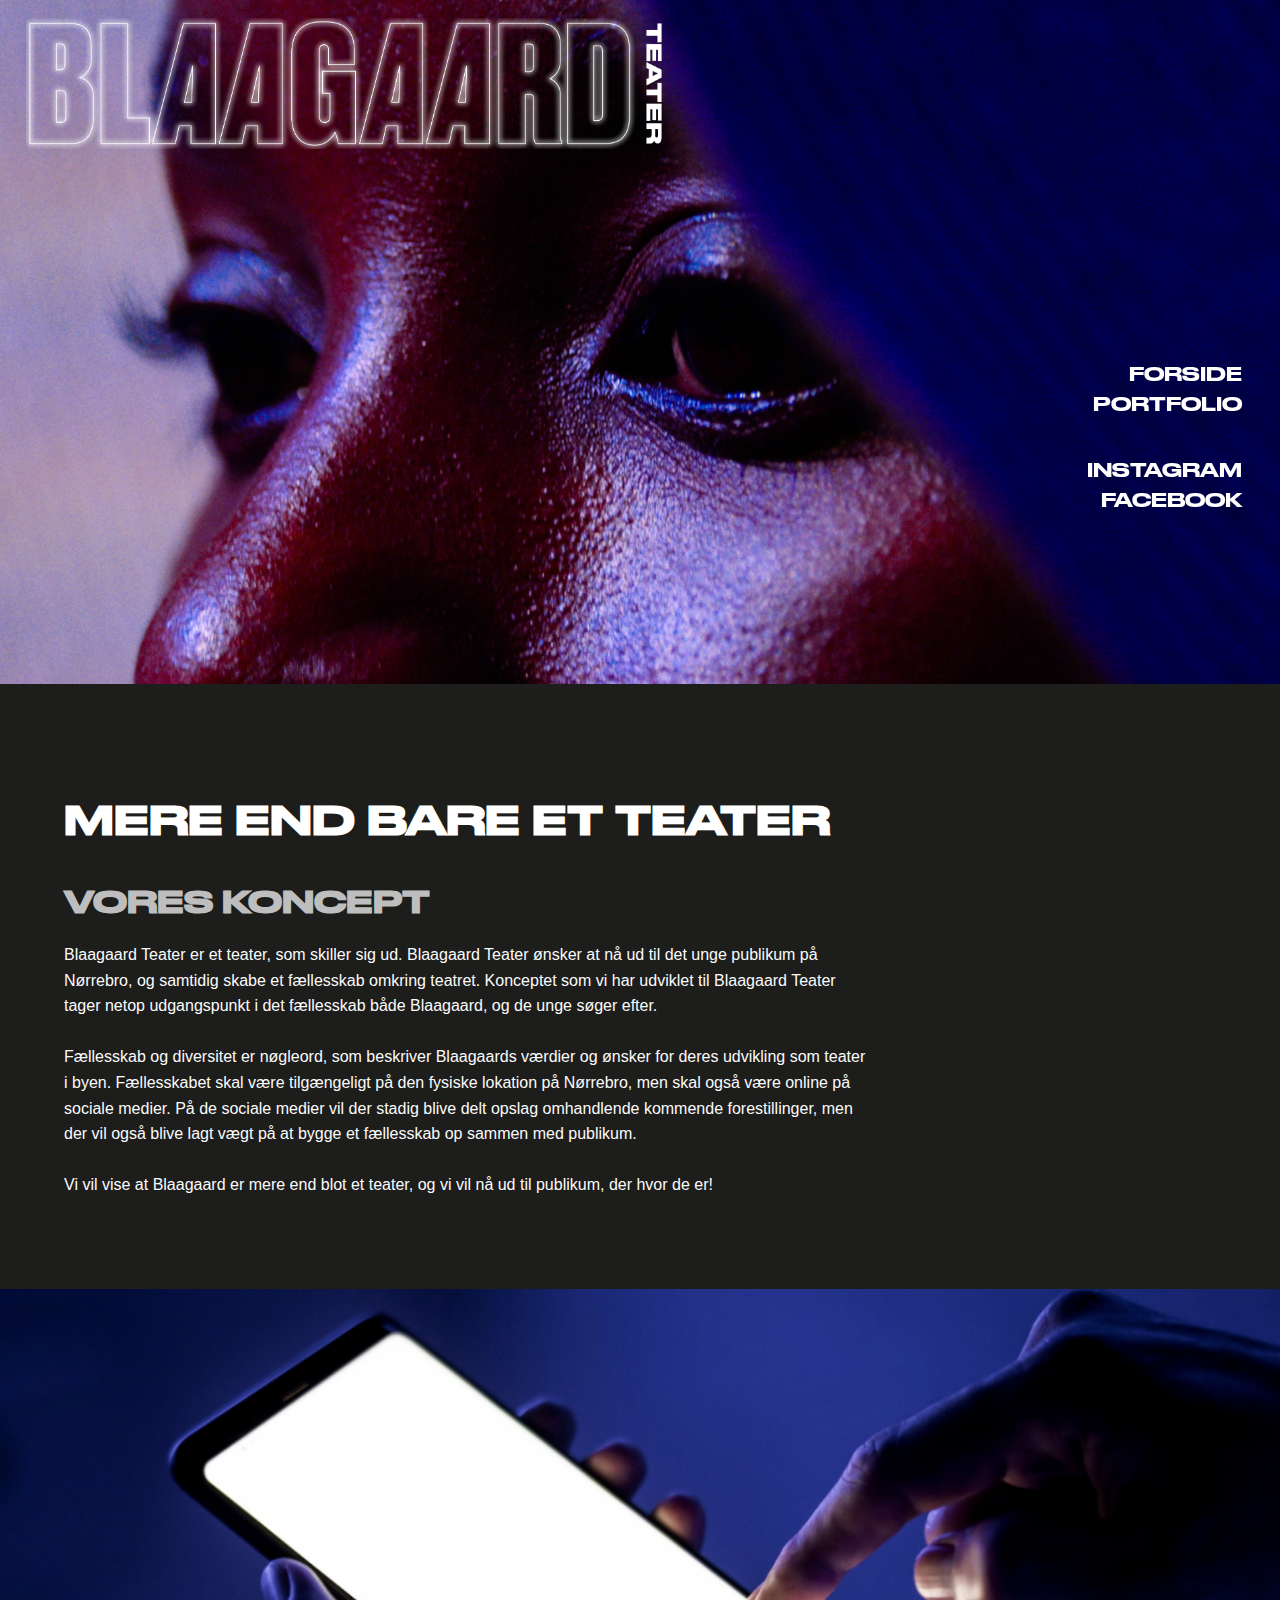
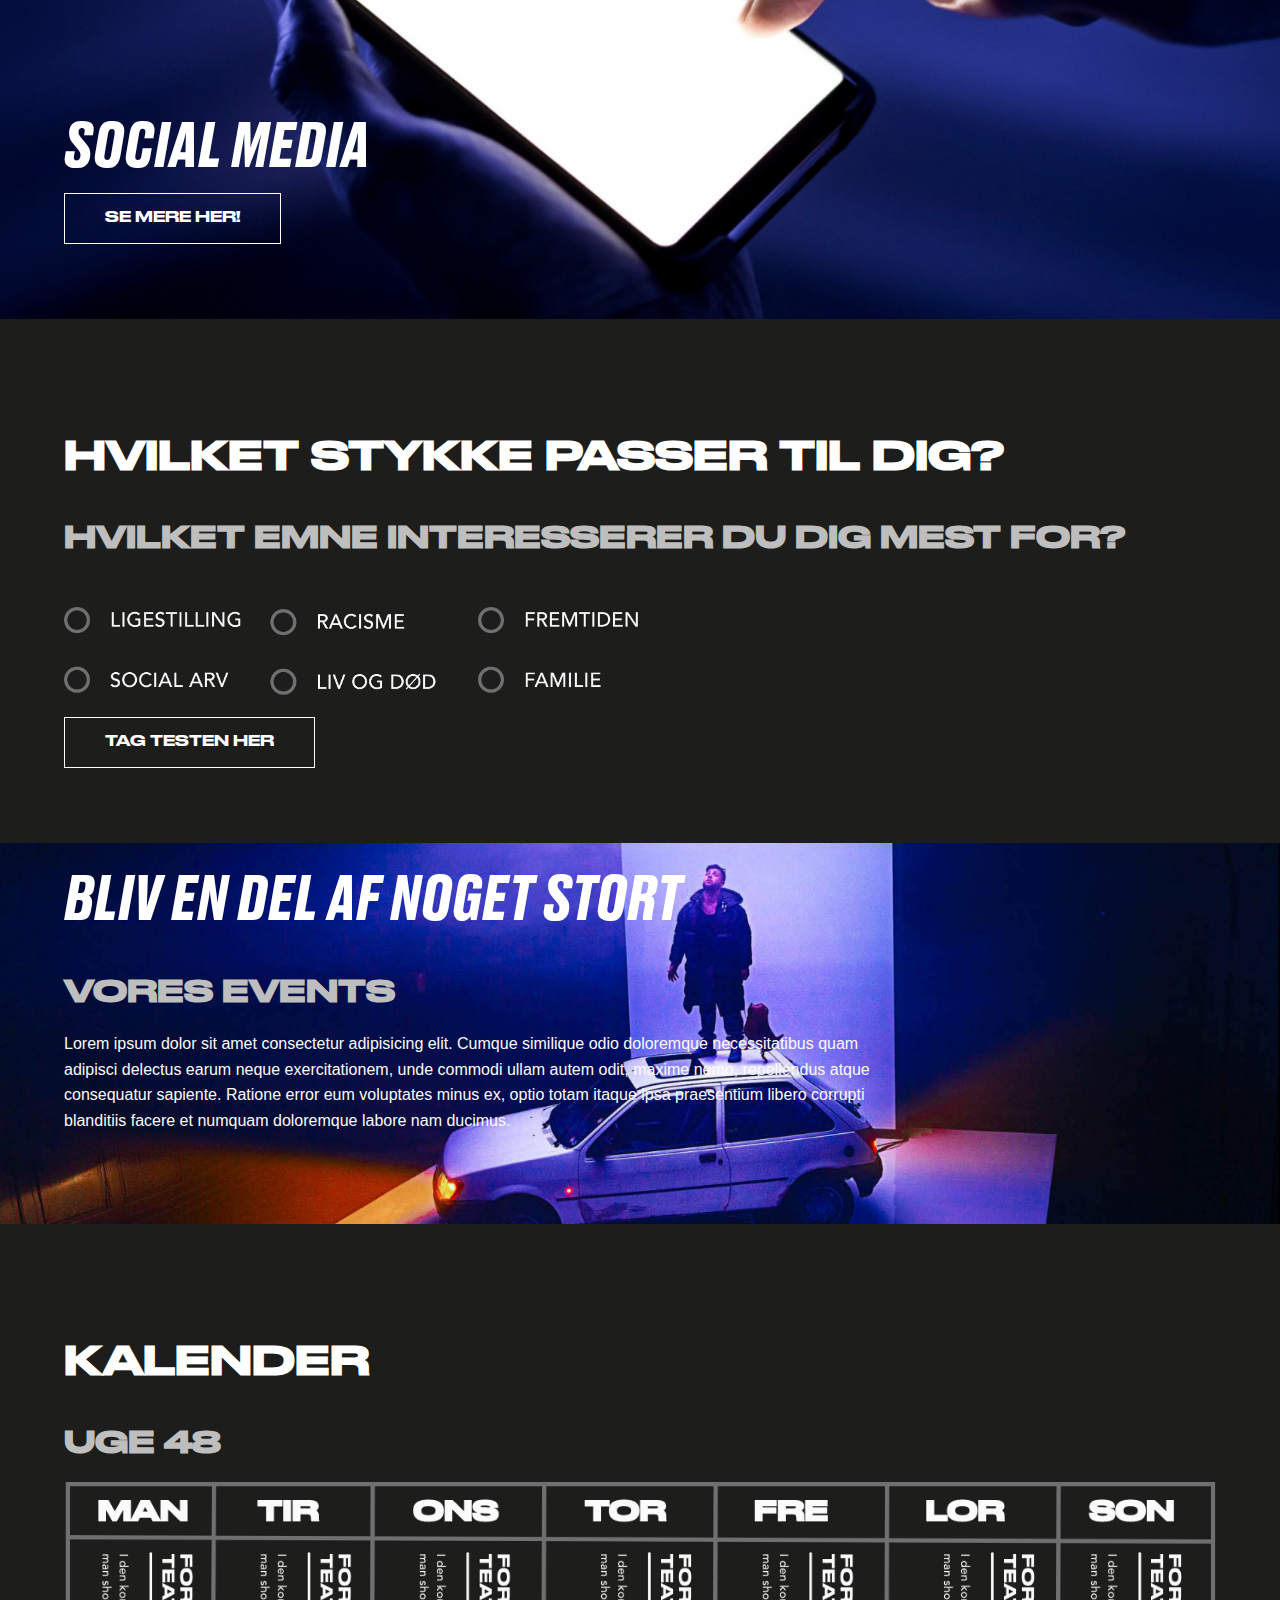
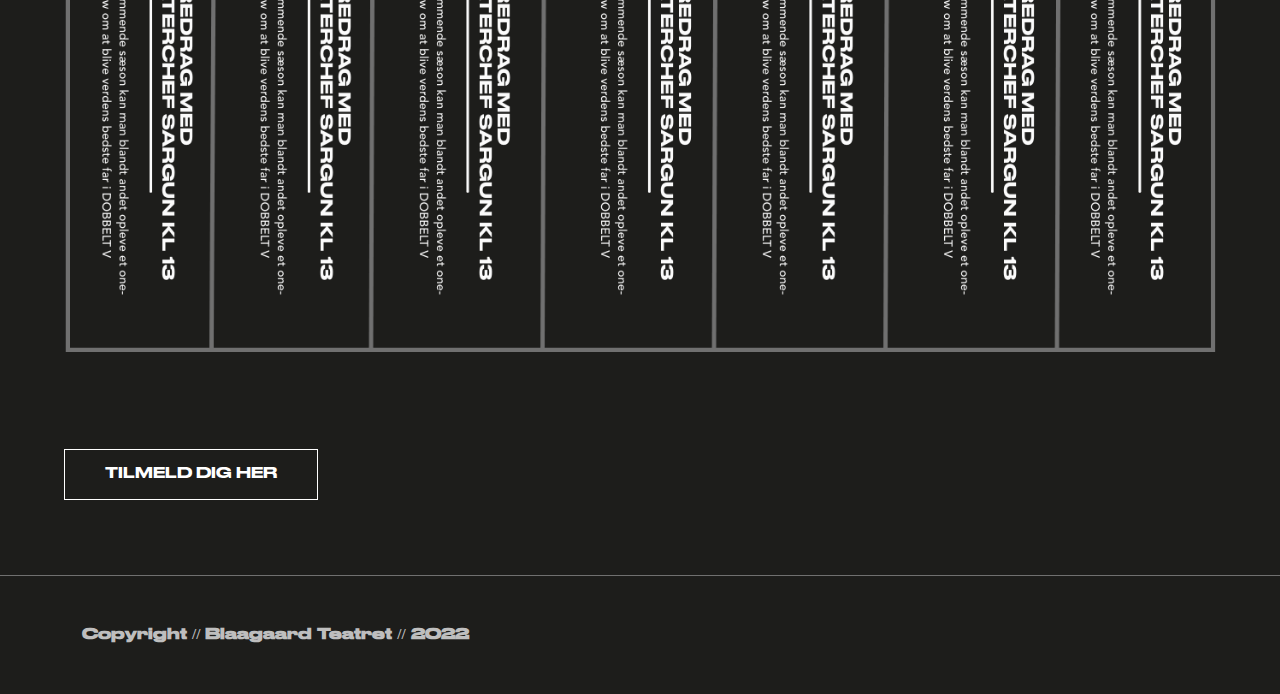
==== index.html @ 4a3f8ce0 "header" ====
<!DOCTYPE html>
<html lang="da">

<head>
    <meta charset="utf-8" />
    <meta name="viewport" content="width=device-width, initial-scale=1.0" />
    <link rel="stylesheet" href="style.css" />
    <meta name="robots" content="noindex" />
    <link rel="stylesheet" href="style_nav.css">
    <!-- Title & description -->
    <title>Blaagaard Teater - Landing Page</title>
    <!-- Title & description end -->
    <!-- Fonts -->

    <!-- Fonts end -->
    <!-- Favicon -->

    <!-- Favicon end -->
</head>

<body>
    <main>
        <section id="first_section">
            <header>
                    <img class="logo" src="images/blaagaard_logo.png" alt="logo" />
                    <nav class="main-menu">
                        <ul class="nav-links">
                            <li><a href="index.html"> FORSIDE</a></li>
                            <li><a href="portfolio.html"> PORTFOLIO</a></li>
                            <br>
                            <br>
                            <li><a href="https://www.instagram.com/blaagaardteater/" target="_blank"> INSTAGRAM</a></li>
                            <li><a href="https://www.facebook.com/blaagaardteater/" target="_blank"> FACEBOOK</a></li>
                        </ul>
                    </nav>
            </header>
            <div class="section_wrapper">
            </div>
        </section>
        <section id="second_section">
            <div class="section_wrapper">
                <h2>Mere end bare et teater</h2>
                <h3>Vores koncept</h3>
                <p>
                    Blaagaard Teater er et teater, som skiller sig ud. Blaagaard Teater ønsker at nå ud til det unge
                    publikum på Nørrebro, og samtidig skabe et fællesskab omkring teatret.
                    Konceptet som vi har udviklet til Blaagaard Teater tager netop udgangspunkt i det fællesskab både
                    Blaagaard, og de unge søger efter. <br><br>Fællesskab og diversitet er nøgleord, som beskriver
                    Blaagaards værdier og ønsker for deres udvikling som teater i byen.
                    Fællesskabet skal være tilgængeligt på den fysiske lokation på Nørrebro, men skal også være online
                    på sociale medier. På de sociale medier vil der stadig blive delt opslag omhandlende kommende
                    forestillinger, men der vil også blive lagt vægt på at bygge et fællesskab op sammen med publikum.
                    <br><br>Vi vil vise at Blaagaard er mere end blot et teater, og vi vil nå ud til publikum, der hvor
                    de er!
                </p>

            </div>
        </section>
        <section id="third_section">
            <div class="section_wrapper">
                <h1>Social Media</h1>
                <button>Se mere her!</button>
            </div>
        </section>
        <section id="fourth_section">
            <div class="section_wrapper">
                <h2>Hvilket stykke passer til dig?</h2>
                <h3>Hvilket emne interesserer du dig mest for?</h3>
                <img id="quiz_img" src="./images/test.png" alt="">
                <button>Tag testen her</button>
            </div>
        </section>
        <section id="fifth_section">
            <div class="section_wrapper">
                <h1>Bliv en del af noget stort</h1>
                <h3>Vores events</h3>
                <p>Lorem ipsum dolor sit amet consectetur adipisicing elit. Cumque
                    similique odio doloremque necessitatibus quam adipisci delectus
                    earum neque exercitationem, unde commodi ullam autem odit,
                    maxime nemo, repellendus atque consequatur sapiente. Ratione
                    error eum voluptates minus ex, optio totam itaque ipsa
                    praesentium libero corrupti blanditiis facere et numquam
                    doloremque labore nam ducimus.</p>
            </div>
        </section>
        <section id="sixth_section">
            <div class="section_wrapper">
                <h2>Kalender</h2>
                <h3>Uge 48</h3>
                <picture>
                    <source media="(min-width: 899px)" srcset="./images/kalender_desktop.png">
                    <img src="./images/kalender_mobile.png" alt="kalender_mobile">
                </picture>

                <button>Tilmeld dig her</button>
            </div>
        </section>
    </main>
    <footer>
        <div class="section_wrapper">
            <h4>Copyright // Blaagaard Teatret // 2022</h4>
        </div>
    </footer>
</body>

</html>
---- style.css ----
html {
  font-size: 62.5%;
  /* Sets default font-size to 10px */
  scroll-behavior: smooth;
  scroll-padding-top: 90px;
}

*,
*:before,
*:after {
  box-sizing: border-box;
}

body {
  font-family: "Roboto", sans-serif;
  font-size: 1.6rem;
  color: #868686;
  margin: 0;
  padding: 0;
}

ul {
  padding: 0;
}

img {
  width: 100%;
  height: auto;
  object-fit: cover;
  display: block;
  margin-bottom: 2rem;
}

.section_wrapper {
  max-width: 1920px;
  width: 90%;
  margin: 0 auto;
}

/* COLORS & FONTS */

@font-face {
  font-family: druk_wide_medium;
  src: url(fonts/DrukWide-Medium-Trial.otf);
}

@font-face {
  font-family: druk_wide_bold;
  src: url(fonts/DrukWide-Bold-Trial.otf);
}

@font-face {
  font-family: druk_bold;
  src: url(/fonts/DrukText-Bold-Trial.otf);
}

@font-face {
  font-family: druk_bold_italic;
  src: url(/fonts/DrukText-BoldItalic-Trial.otf);
}

@font-face {
  font-family: druk_heavy;
  src: url(/fonts/Druk-Heavy-Trial.otf);
}

@font-face {
  font-family: druk_heavy_italic;
  src: url(/fonts/Druk-HeavyItalic-Trial.otf);
}

section {
  background-color: #1d1d1b;
}

button {
  background-color: transparent;
  border: 1px solid white;
  color: white;
  padding: 1.6rem 4rem;
  text-transform: uppercase;
  cursor: pointer;
  font-family: druk_wide_medium;
  font-size: 1.4rem;
}

button:hover {
  box-shadow: inset 0px 0px 1.3rem 0px #ffffff;
  transition: 0.3s;
}

h1 {
  font-family: druk_bold_italic;
  font-size: 6rem;
  color: #fff;
  line-height: 1.125;
  margin-bottom: 1rem;
  font-weight: 700;
  text-transform: uppercase;
}

h2 {
  font-family: druk_wide_medium;
  font-size: 3.9rem;
  color: #fff;
  margin-bottom: 4rem;
  text-transform: uppercase;
}

h3 {
  font-family: druk_wide_medium;
  font-size: 3rem;
  color: #bebebe;
  margin: 3rem 0;
  text-transform: uppercase;
}

h4 {
  font-family: druk_wide_medium;
  font-size: 1.5rem;
  color: #bebebe;
  margin: 3rem 0;
}

p {
  font-family: "Roboto", sans-serif;
  line-height: 1.6;
  color: #fbfbfb;
  margin-bottom: 1.6rem;
}

a {
  font-family: "Roboto", sans-serif;
  text-decoration: none;
  color: #0c99ed;
}

a:hover {
}

/* HEADER/NAV STYLES */

header {
}

header .logo {
}

header nav ul {
}

nav ul li a {
}

nav ul li a:hover {
}

/* HOMEPAGE STYLES - MOBILE - SMALLER THAN 599 PX */
main > section {
  padding: 75px 0 75px 0;
}

#first_section {
  display: grid;
  width: 100%;
  height: 76vh;
  background-image: url(./images/image1.png);
  background-size: cover;
  background-position: 25%;
  align-items: center;
}

#third_section {
  display: grid;
  width: 100%;
  height: 70vh;
  background-image: url(./images/Image2.png);
  background-size: cover;
  background-position: 25%;
  align-items: end;
}

#quiz_img {
  max-width: 75%;
}

#fifth_section {
  display: grid;
  width: 100%;
  background-image: url(./images/image3.png);
  background-size: cover;
  background-position: 25%;
  align-items: start;
}

footer {
  padding: 2rem;
  background-color: #1d1d1b;
  border-top: #707070 solid 0.5px;
}

/* TABLET LAYOUT - LARGER THAN 599 PX */

@media (min-width: 599px) {
  main > section {
    padding: 50px 0 75px 0;
  }

  #first_section {
    height: 76vh;
  }

  h2 {
    margin: 4rem 0;
  }

  h3 {
    margin: 4rem 0 2rem 0;
  }

  #quiz_img {
    max-width: 50%;
    margin-top: 5rem;
  }
}

/* DESKTOP LAYOUT - LARGER THAN 1199 PX */

@media (min-width: 1199px) {
  main > section {
    padding: 75px 0 75px 0;
  }

  #second_section .section_wrapper p,
  #fourth_section .section_wrapper p,
  #fifth_section .section_wrapper p {
    max-width: 70%;
  }

  #fifth_section {
    padding: 25px 0 75px 0;
  }
}
---- style_nav.css ----
* {
  box-sizing: border-box;
  margin: 0;
  padding: 0;
}



header {}


.logo {
  width: 50%;
  position: absolute;
  top: 2%;
  left: 2%;
}


.main-menu {
  position: fixed;
  top: 40%;
  right: 3%;
}


.nav-links {
  display: block;
  list-style: none;
  text-align: right;
}

.nav-links li a:hover {
  right: 7%;
  transition: ease-in;
}

li,
a {
  font-size: 18px;
  font-weight: 500;
  text-decoration: none;
  color: white;
  font-family: druk_wide_medium;
  text-transform: uppercase;
  line-height: 3rem;
  position: relative;
}
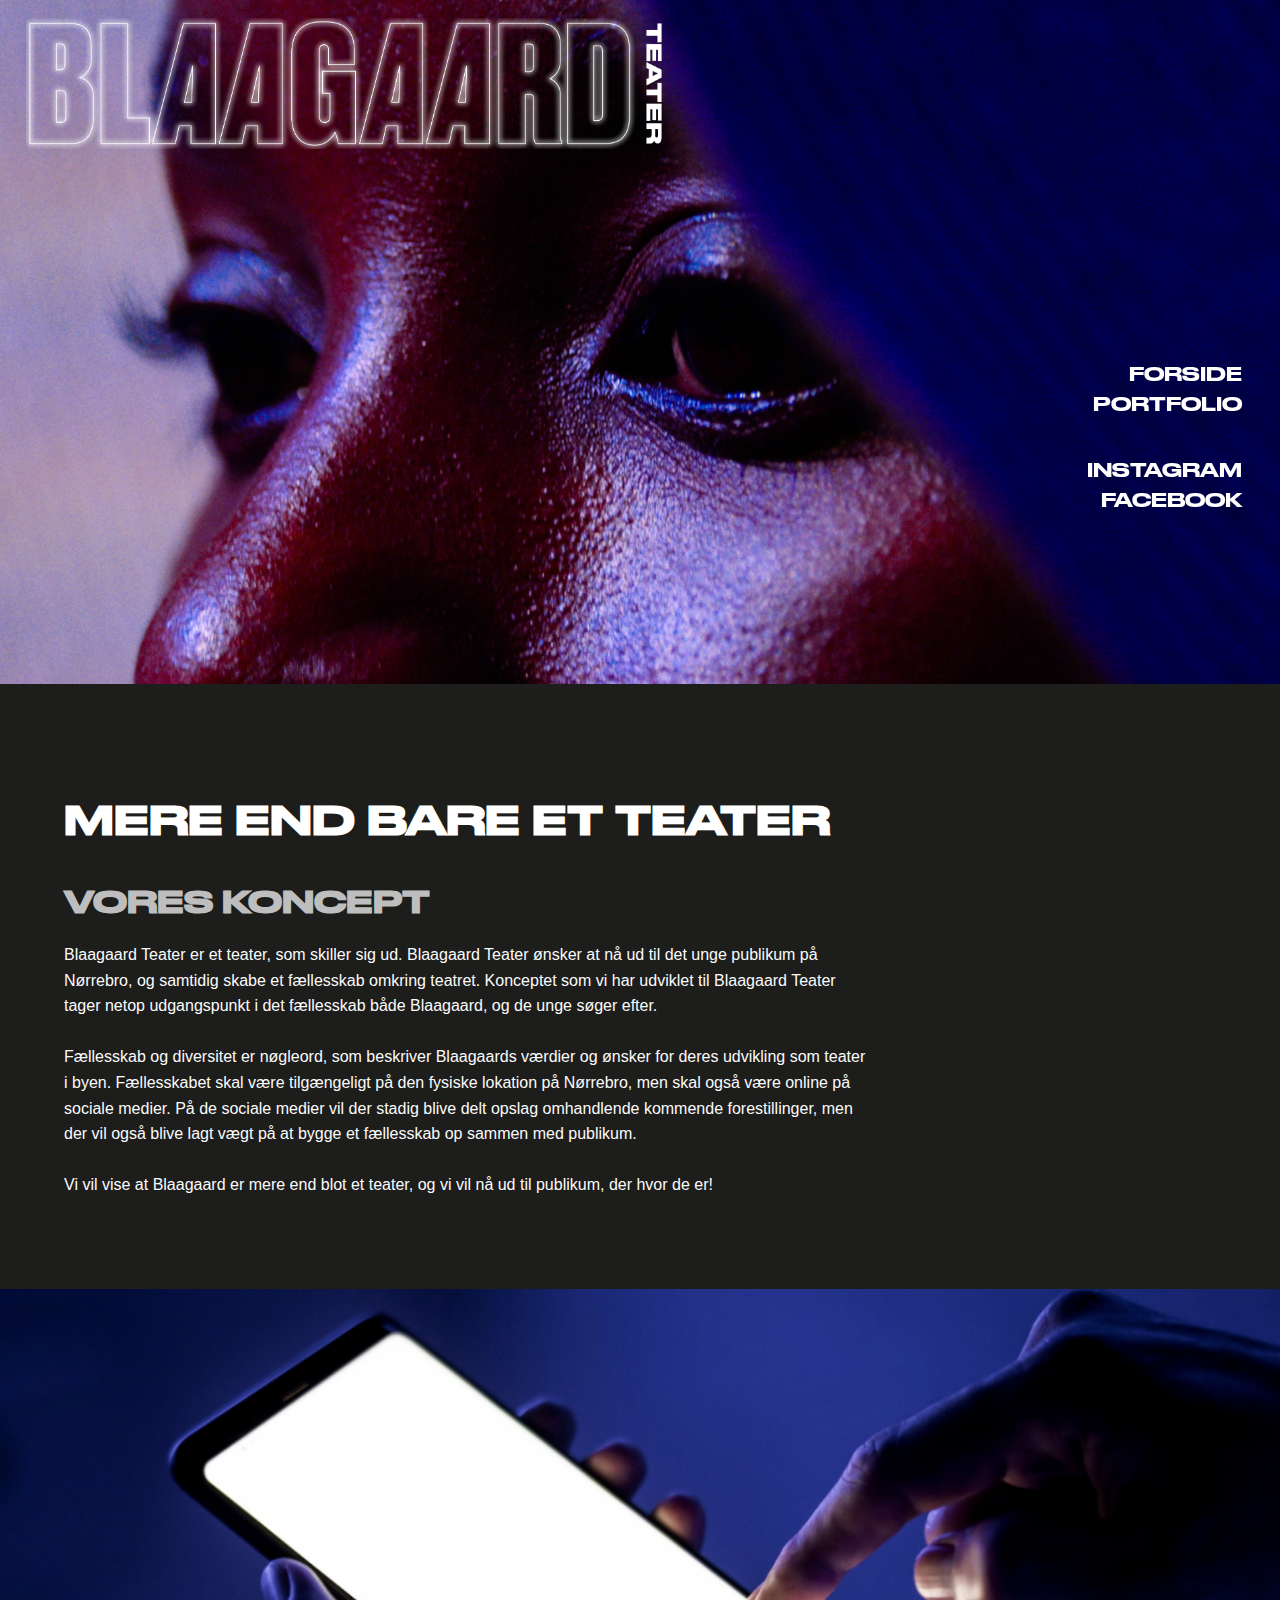
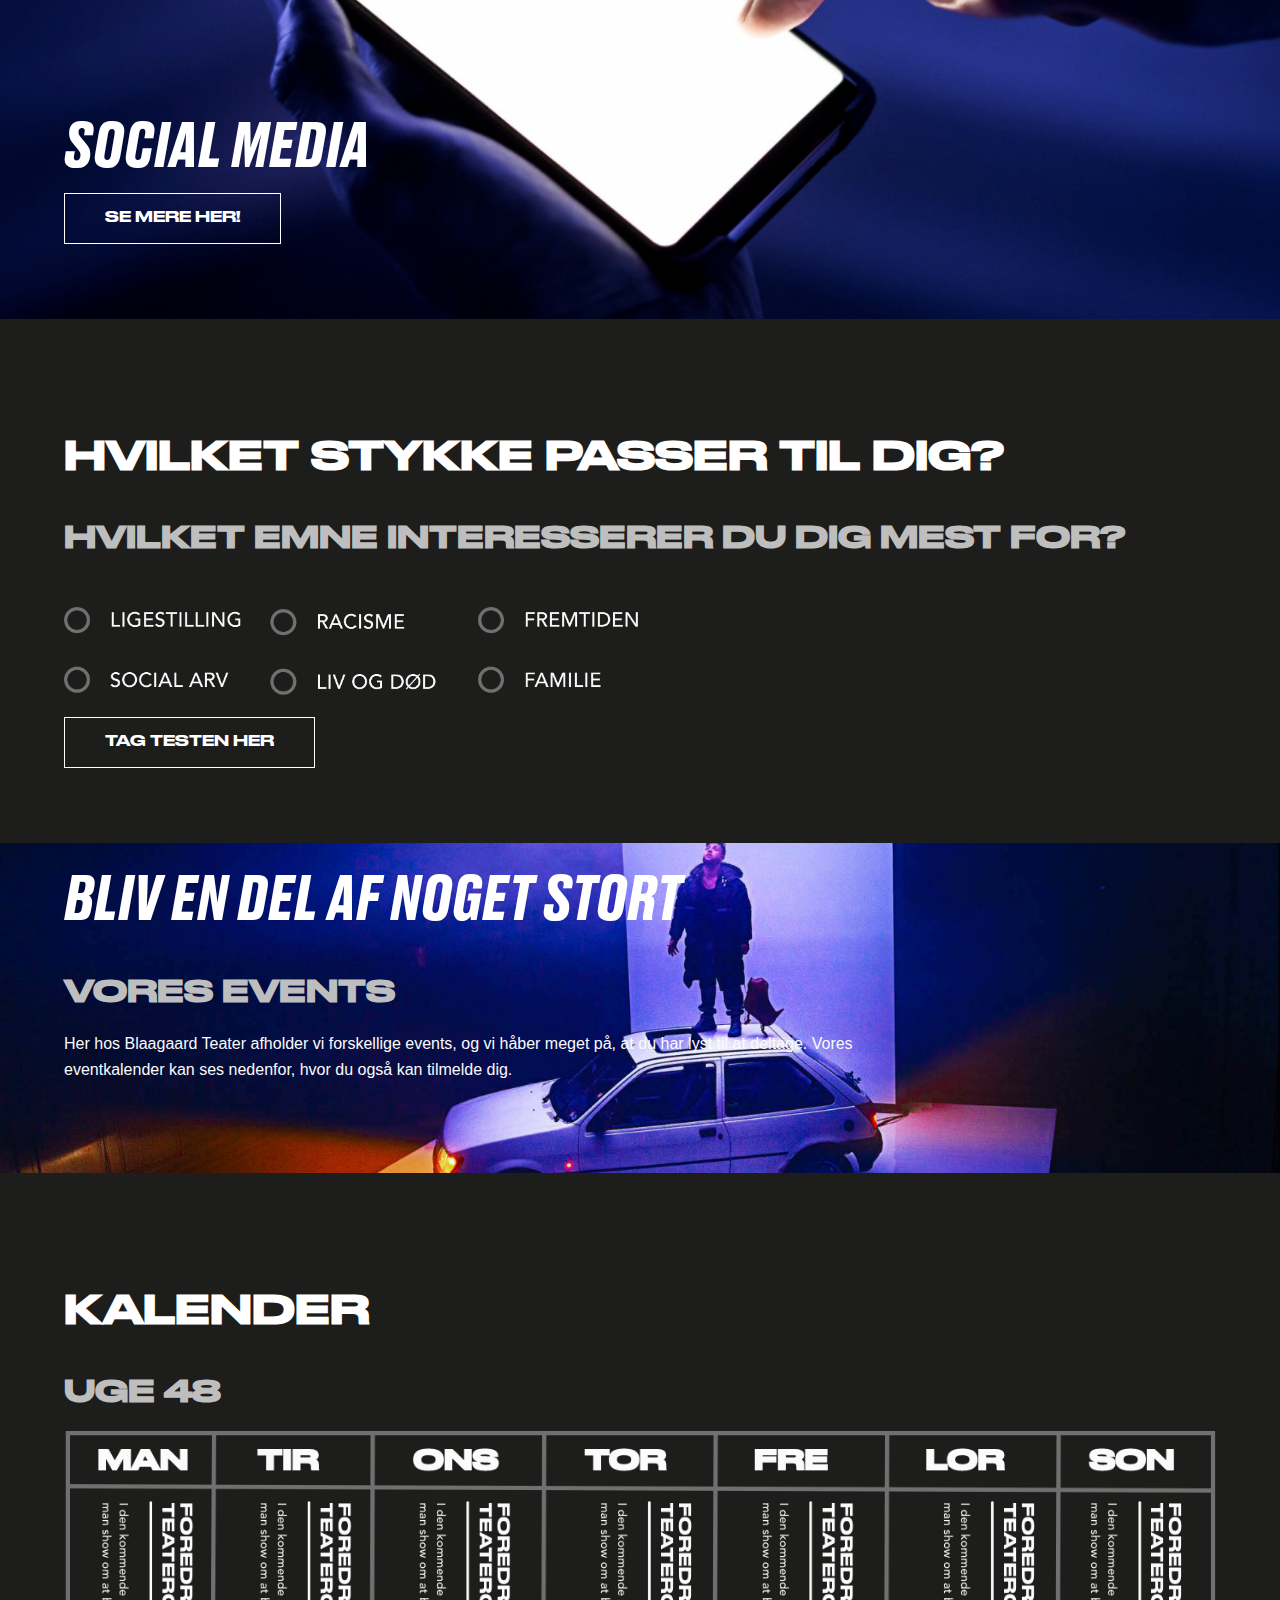
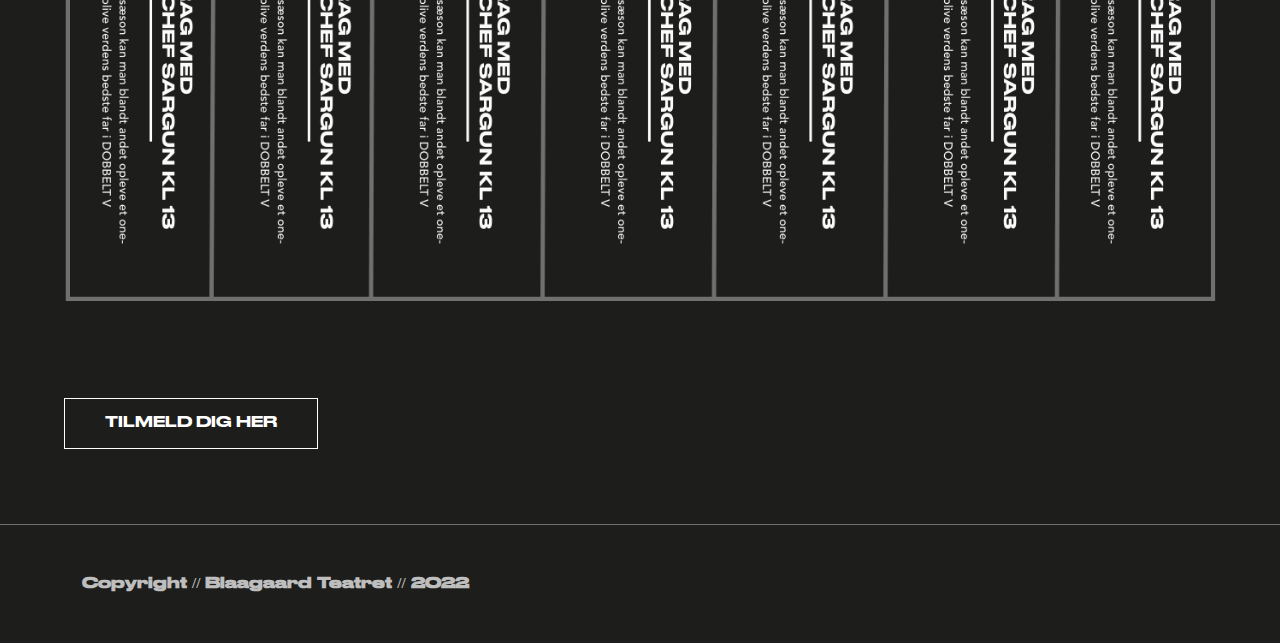
==== commit c858bcd7: "diverse" ====
--- a/index.html
+++ b/index.html
@@ -74,13 +74,8 @@
             <div class="section_wrapper">
                 <h1>Bliv en del af noget stort</h1>
                 <h3>Vores events</h3>
-                <p>Lorem ipsum dolor sit amet consectetur adipisicing elit. Cumque
-                    similique odio doloremque necessitatibus quam adipisci delectus
-                    earum neque exercitationem, unde commodi ullam autem odit,
-                    maxime nemo, repellendus atque consequatur sapiente. Ratione
-                    error eum voluptates minus ex, optio totam itaque ipsa
-                    praesentium libero corrupti blanditiis facere et numquam
-                    doloremque labore nam ducimus.</p>
+                <p>Her hos Blaagaard Teater afholder vi forskellige events, og vi håber meget på, at du har lyst til at deltage.  Vores eventkalender kan ses nedenfor, hvor du også kan tilmelde dig.
+                </p>
             </div>
         </section>
         <section id="sixth_section">
--- a/style.css
+++ b/style.css
@@ -224,6 +224,14 @@
   }
 }
 
+@media (min-width: 1050px) {
+  #second_section .section_wrapper p,
+  #fourth_section .section_wrapper p,
+  #fifth_section .section_wrapper p {
+    max-width: 75%;
+  }
+}
+
 /* DESKTOP LAYOUT - LARGER THAN 1199 PX */
 
 @media (min-width: 1199px) {
--- a/style_nav.css
+++ b/style_nav.css
@@ -30,9 +30,12 @@
   text-align: right;
 }
 
-.nav-links li a:hover {
-  right: 7%;
-  transition: ease-in;
+.nav-links li {
+  transition: transform 250ms;
+}
+
+.nav-links li:hover {
+  transform: translateX(-2rem);
 }
 
 li,
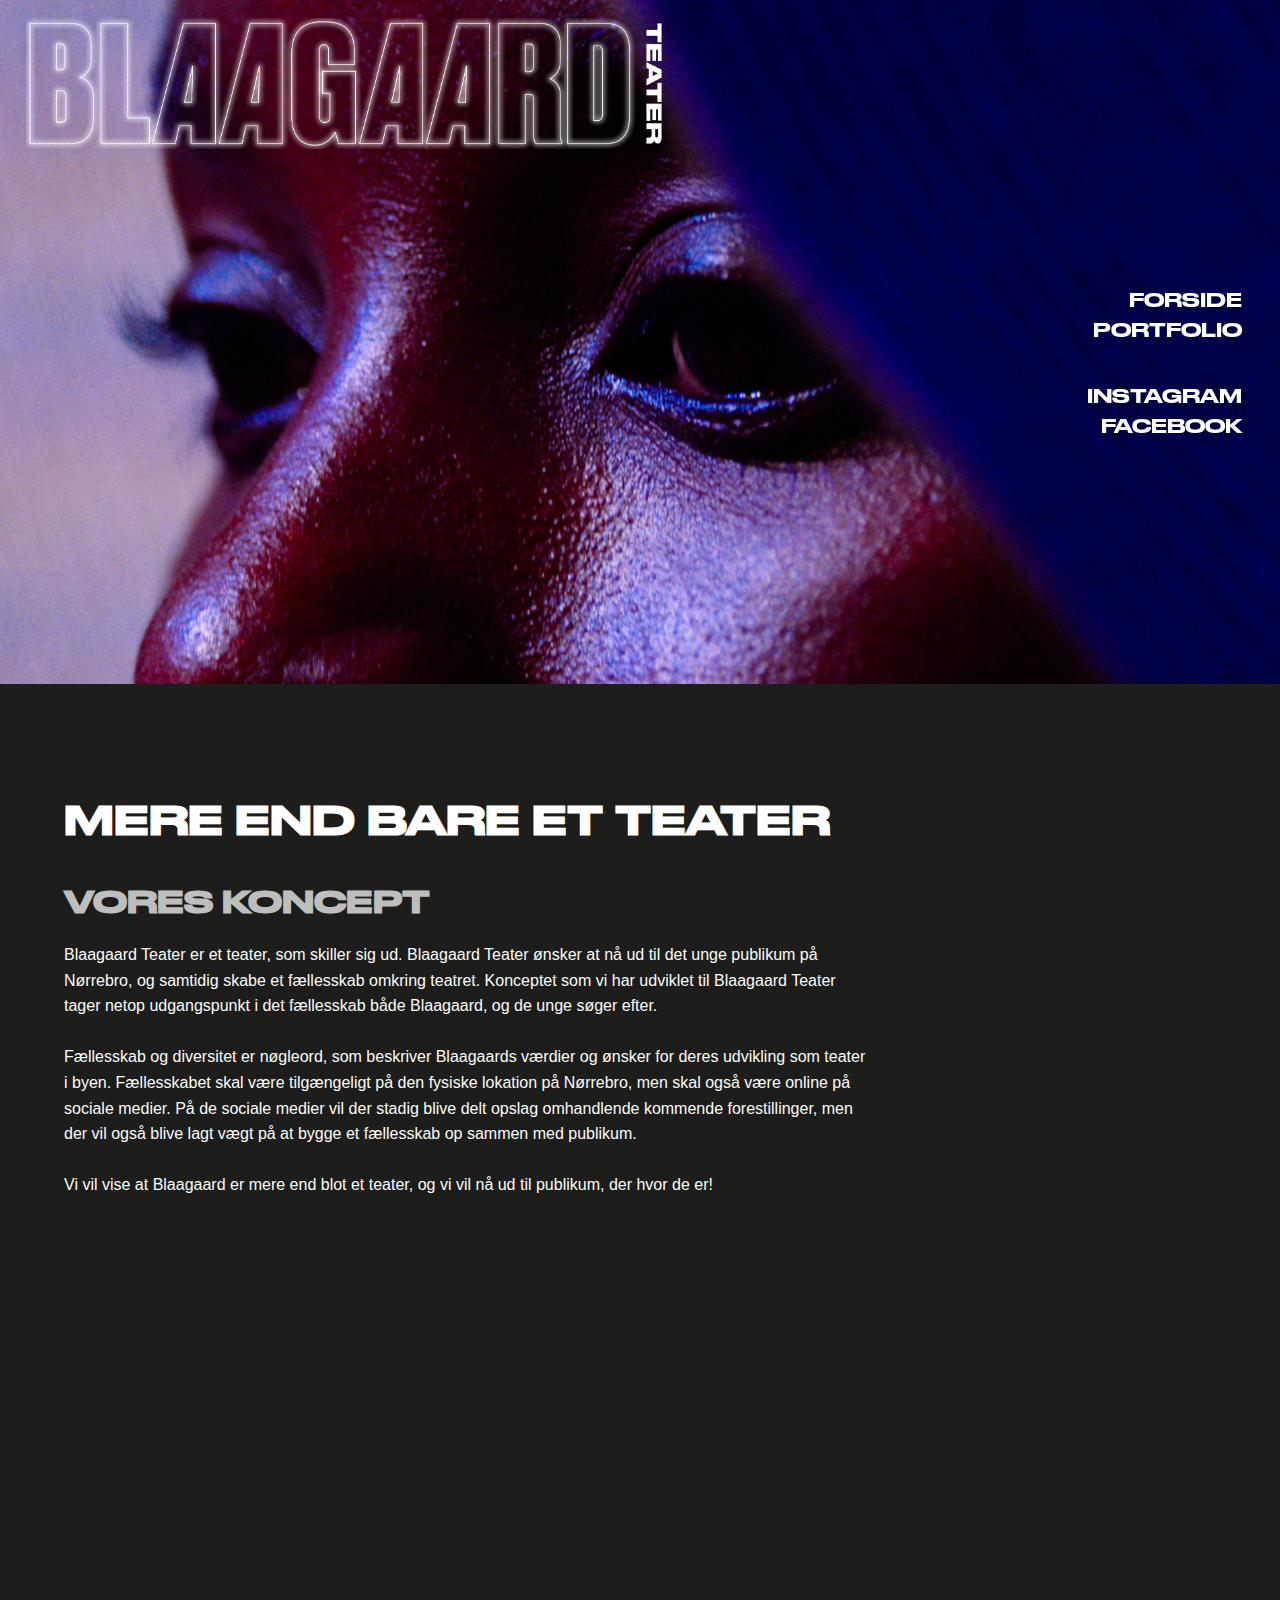
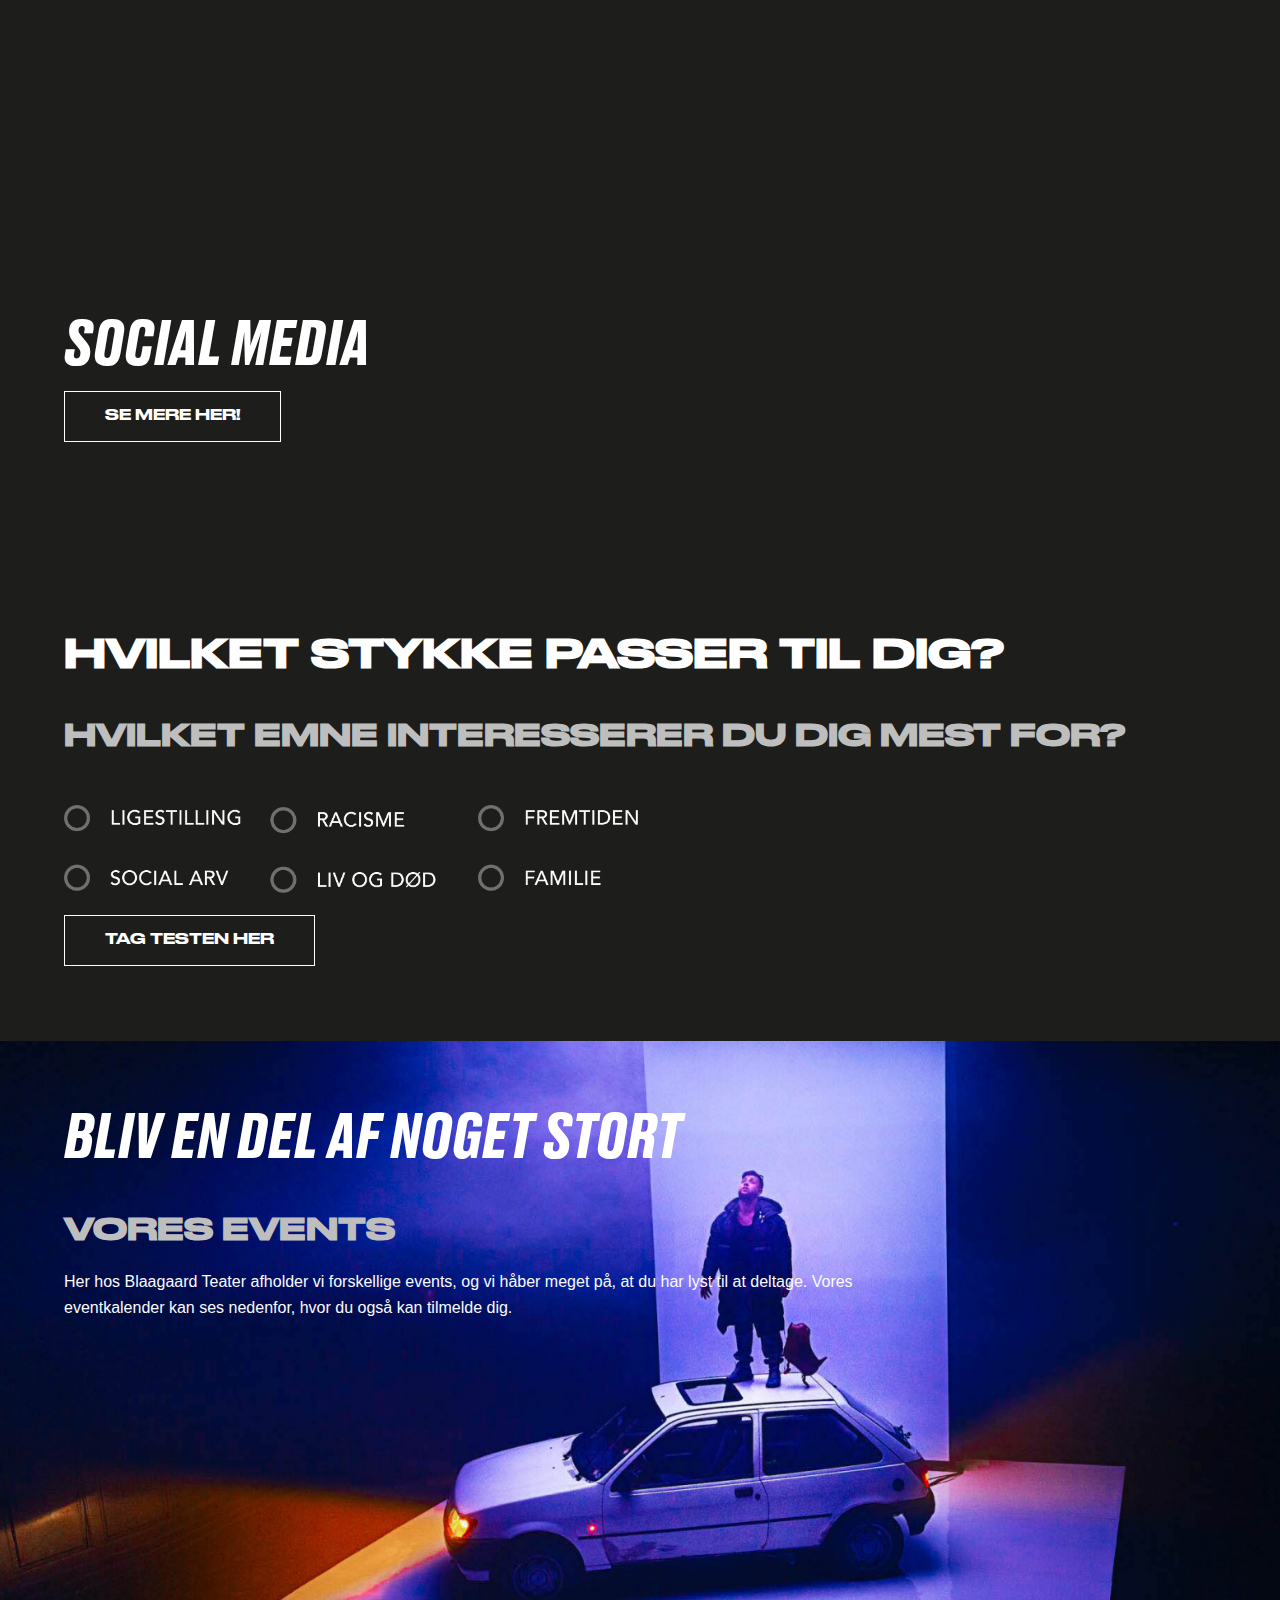
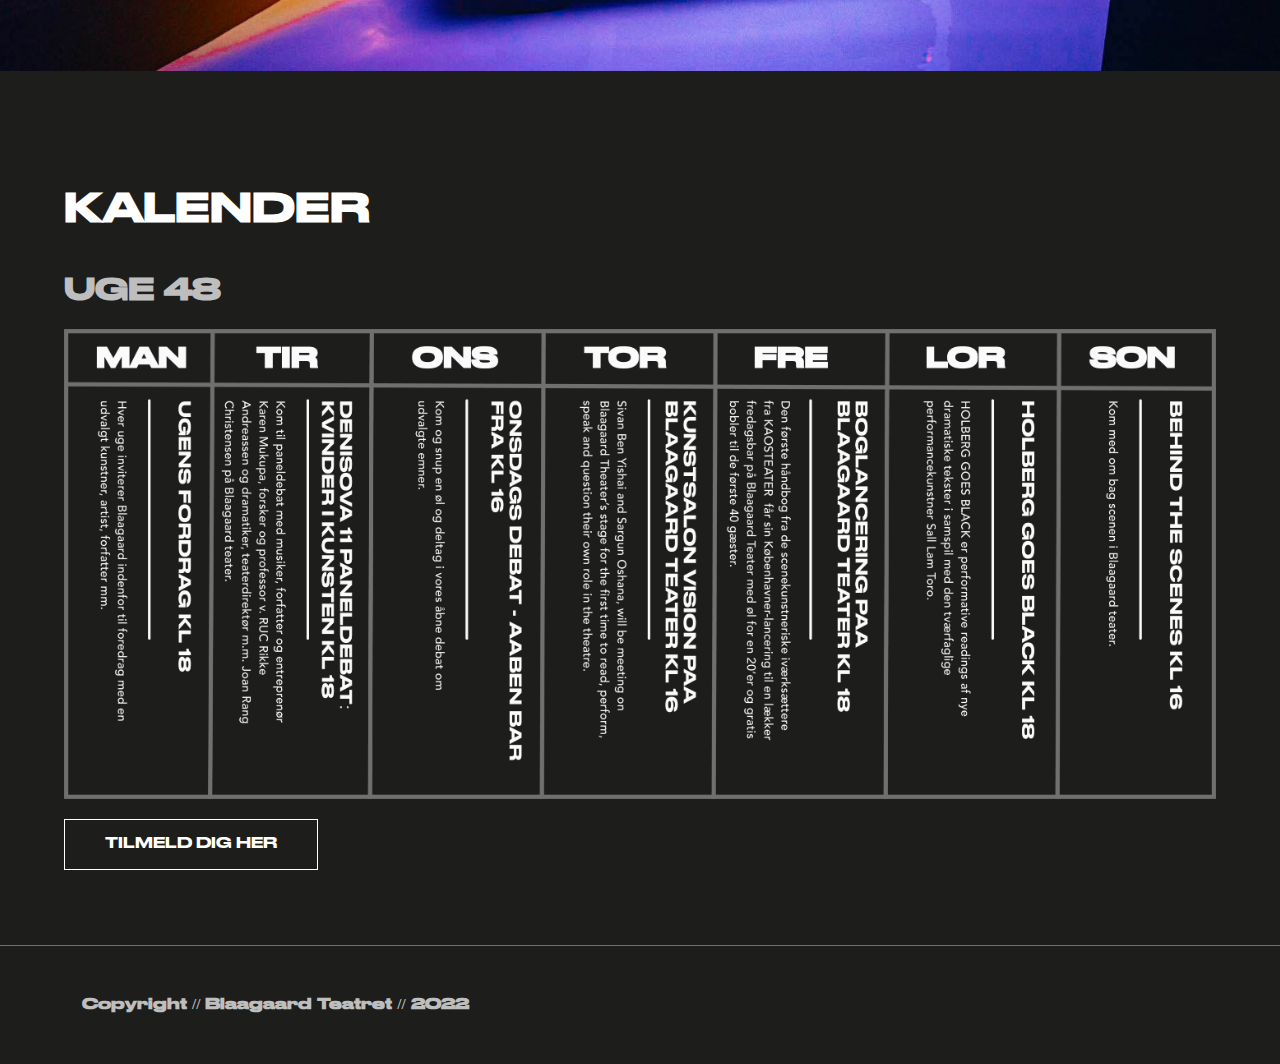
==== commit 79483cc5: "nav done" ====
--- a/index.html
+++ b/index.html
@@ -4,8 +4,8 @@
 <head>
     <meta charset="utf-8" />
     <meta name="viewport" content="width=device-width, initial-scale=1.0" />
+    <meta name="robots" content="noindex" />
     <link rel="stylesheet" href="style.css" />
-    <meta name="robots" content="noindex" />
     <link rel="stylesheet" href="style_nav.css">
     <!-- Title & description -->
     <title>Blaagaard Teater - Landing Page</title>
@@ -21,9 +21,10 @@
 <body>
     <main>
         <section id="first_section">
-            <header>
+            <div class="section_wrapper">
+                <header>
                     <img class="logo" src="images/blaagaard_logo.png" alt="logo" />
-                    <nav class="main-menu">
+                    <nav class="main-nav main-menu">
                         <ul class="nav-links">
                             <li><a href="index.html"> FORSIDE</a></li>
                             <li><a href="portfolio.html"> PORTFOLIO</a></li>
@@ -32,9 +33,13 @@
                             <li><a href="https://www.instagram.com/blaagaardteater/" target="_blank"> INSTAGRAM</a></li>
                             <li><a href="https://www.facebook.com/blaagaardteater/" target="_blank"> FACEBOOK</a></li>
                         </ul>
+                        <div class="burger">
+                            <div class="line line1"></div>
+                            <div class="line line2"></div>
+                            <div class="line line3"></div>
+                        </div>
                     </nav>
-            </header>
-            <div class="section_wrapper">
+                </header>
             </div>
         </section>
         <section id="second_section">
@@ -74,7 +79,8 @@
             <div class="section_wrapper">
                 <h1>Bliv en del af noget stort</h1>
                 <h3>Vores events</h3>
-                <p>Her hos Blaagaard Teater afholder vi forskellige events, og vi håber meget på, at du har lyst til at deltage.  Vores eventkalender kan ses nedenfor, hvor du også kan tilmelde dig.
+                <p>Her hos Blaagaard Teater afholder vi forskellige events, og vi håber meget på, at du har lyst til at
+                    deltage. Vores eventkalender kan ses nedenfor, hvor du også kan tilmelde dig.
                 </p>
             </div>
         </section>
@@ -97,5 +103,6 @@
         </div>
     </footer>
 </body>
+<script src="header.js"></script>
 
 </html>--- a/style.css
+++ b/style.css
@@ -174,7 +174,7 @@
   display: grid;
   width: 100%;
   height: 70vh;
-  background-image: url(./images/Image2.png);
+  background-image: url(./images/instafeed\ kopier.webp);
   background-size: cover;
   background-position: 25%;
   align-items: end;
@@ -187,6 +187,7 @@
 #fifth_section {
   display: grid;
   width: 100%;
+  height: 100%;
   background-image: url(./images/image3.png);
   background-size: cover;
   background-position: 25%;
@@ -222,7 +223,13 @@
     max-width: 50%;
     margin-top: 5rem;
   }
-}
+
+  #fifth_section {
+    height: 70vh;
+  }
+}
+
+/* DESKTOP LAYOUT - LARGER THAN 1050 PX */
 
 @media (min-width: 1050px) {
   #second_section .section_wrapper p,
@@ -248,4 +255,8 @@
   #fifth_section {
     padding: 25px 0 75px 0;
   }
-}
+
+  #third_section {
+    height: 92vh;
+  }
+}
--- a/style_nav.css
+++ b/style_nav.css
@@ -1,14 +1,3 @@
-* {
-  box-sizing: border-box;
-  margin: 0;
-  padding: 0;
-}
-
-
-
-header {}
-
-
 .logo {
   width: 50%;
   position: absolute;
@@ -16,13 +5,11 @@
   left: 2%;
 }
 
-
 .main-menu {
   position: fixed;
-  top: 40%;
+  top: 30%;
   right: 3%;
 }
-
 
 .nav-links {
   display: block;
@@ -48,4 +35,58 @@
   text-transform: uppercase;
   line-height: 3rem;
   position: relative;
+}
+
+
+.burger {
+  display: none;
+  padding: 0.5rem;
+  cursor: pointer;
+}
+
+.line {
+  height: 2px;
+  width: 35px;
+  margin: 0.5rem 0;
+  background: #daf8e3;
+  transition: transform 0.75s ease, opacity 0.75s ease;
+}
+
+@media screen and (max-width: 800px) {
+  .burger {
+    display: block;
+    position: fixed;
+    top: 5%;
+    right: 3%;
+  }
+
+  .nav-links {
+    position: fixed;
+    top: 20vh;
+    right: 2rem;
+    height: 20vh;
+    width: 40%;
+    flex-direction: column;
+    align-items: center;
+    justify-content: space-around;
+    transform: translateX(100%);
+    transition: transform 1s ease;
+  }
+
+
+  .main-nav.show .line1 {
+    transform: translate(-10px) rotate(45deg) translate(10px);
+  }
+
+  .main-nav.show .line2 {
+    opacity: 0;
+  }
+
+  .main-nav.show .line3 {
+    transform: translate(-10px) rotate(-45deg) translate(10px);
+  }
+
+  .main-nav.show .nav-links {
+    transform: translateX(0%);
+  }
 }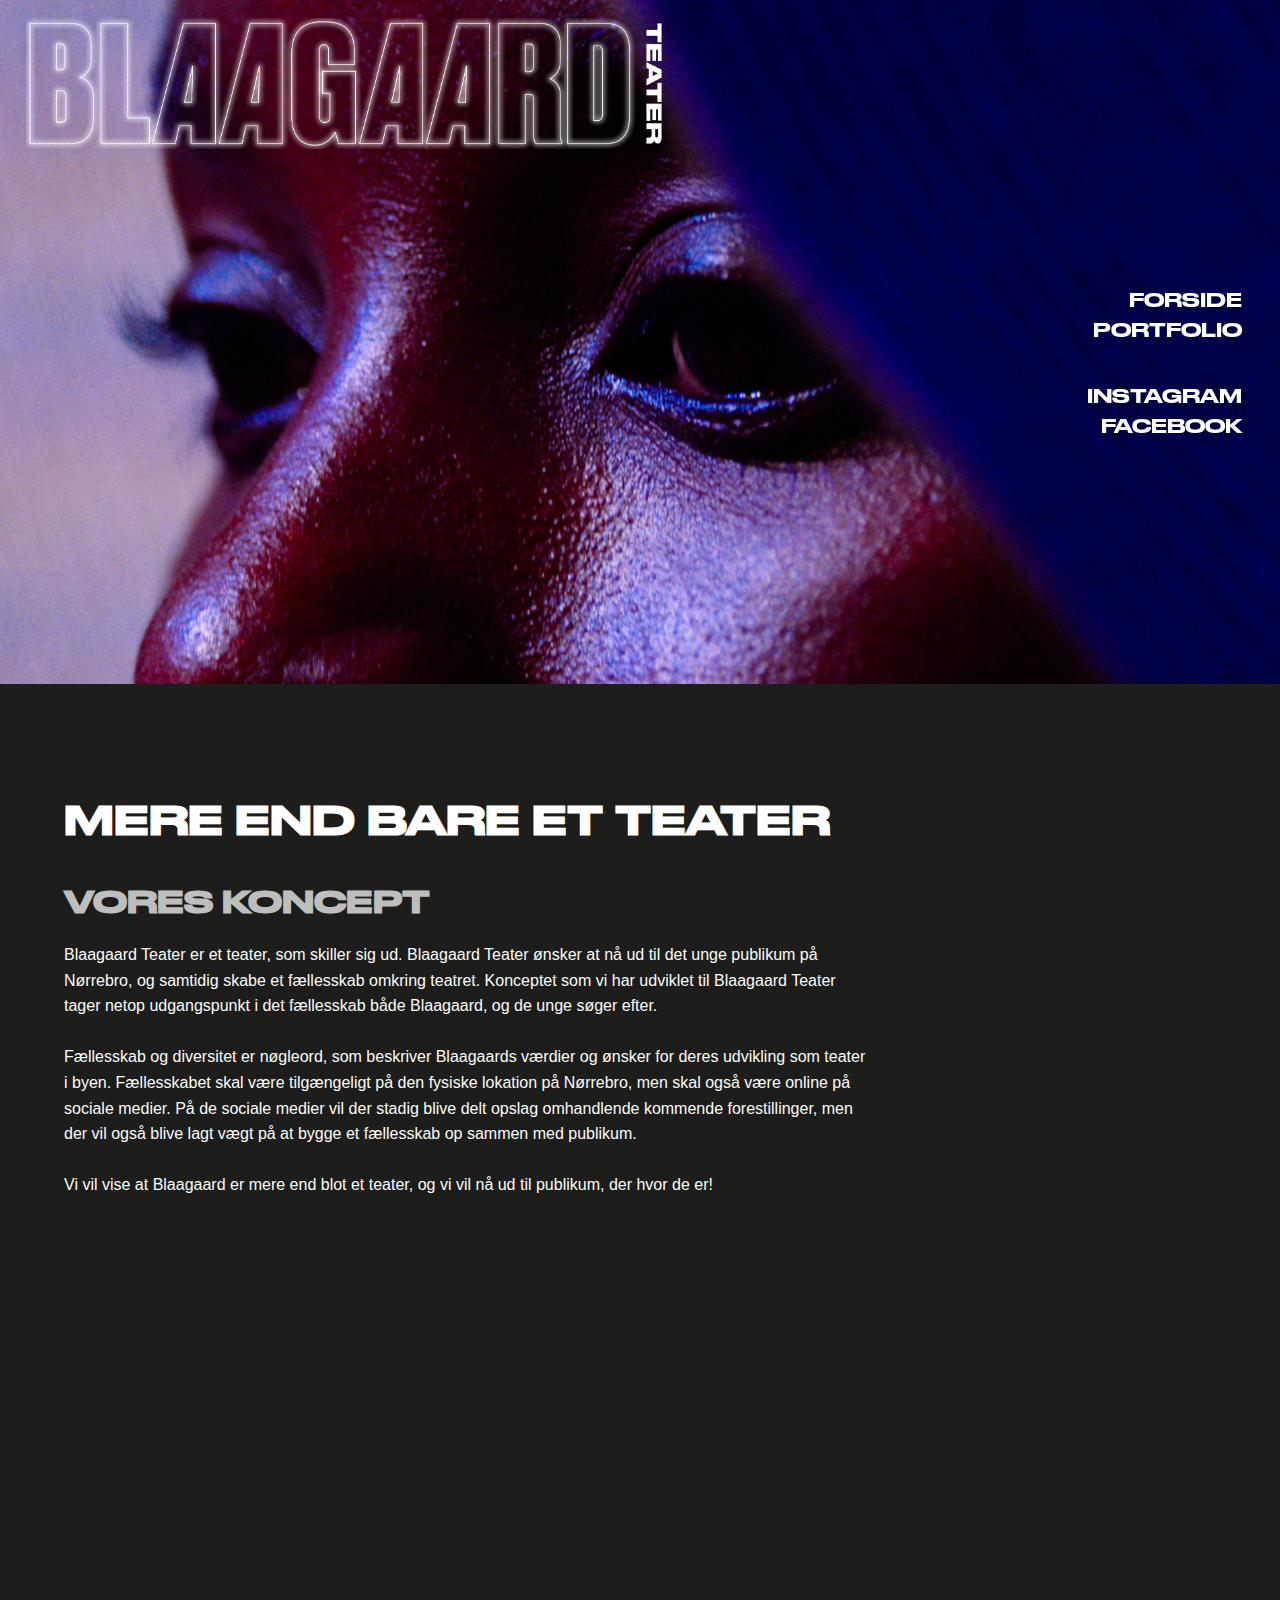
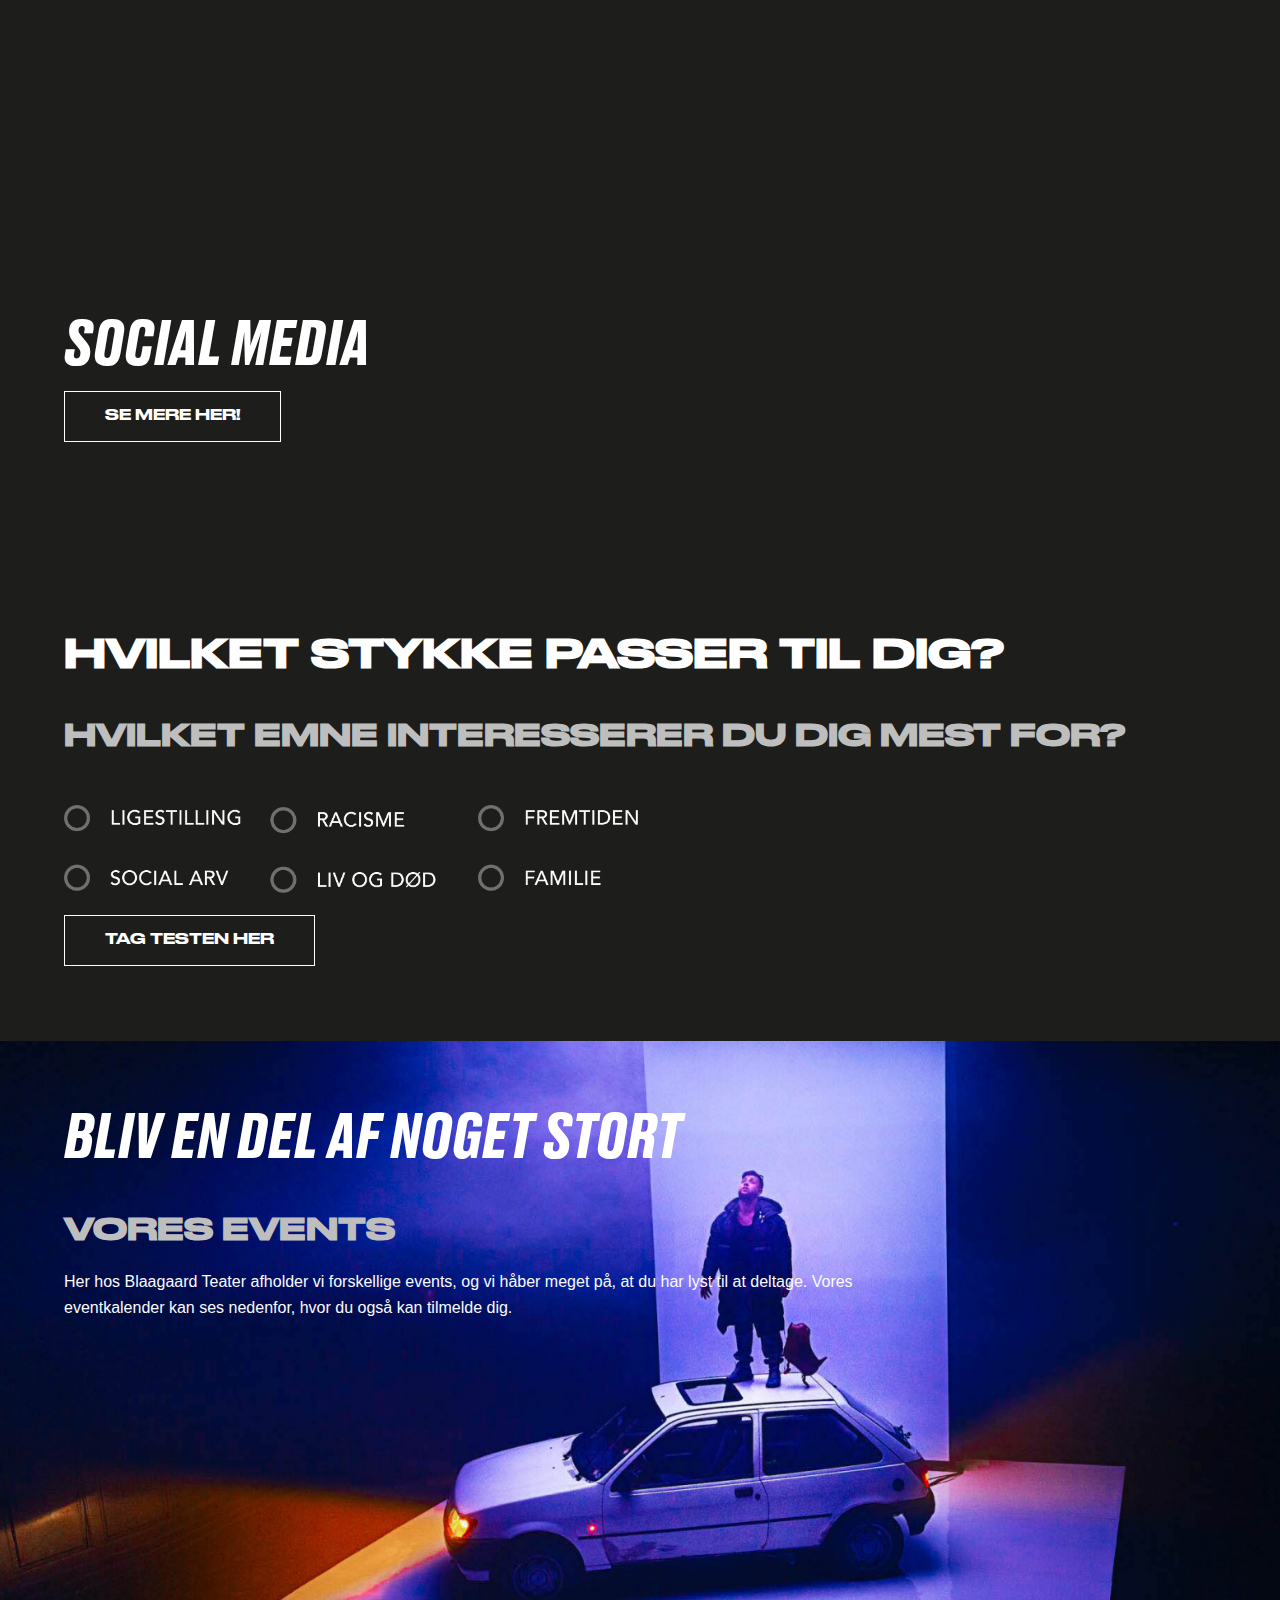
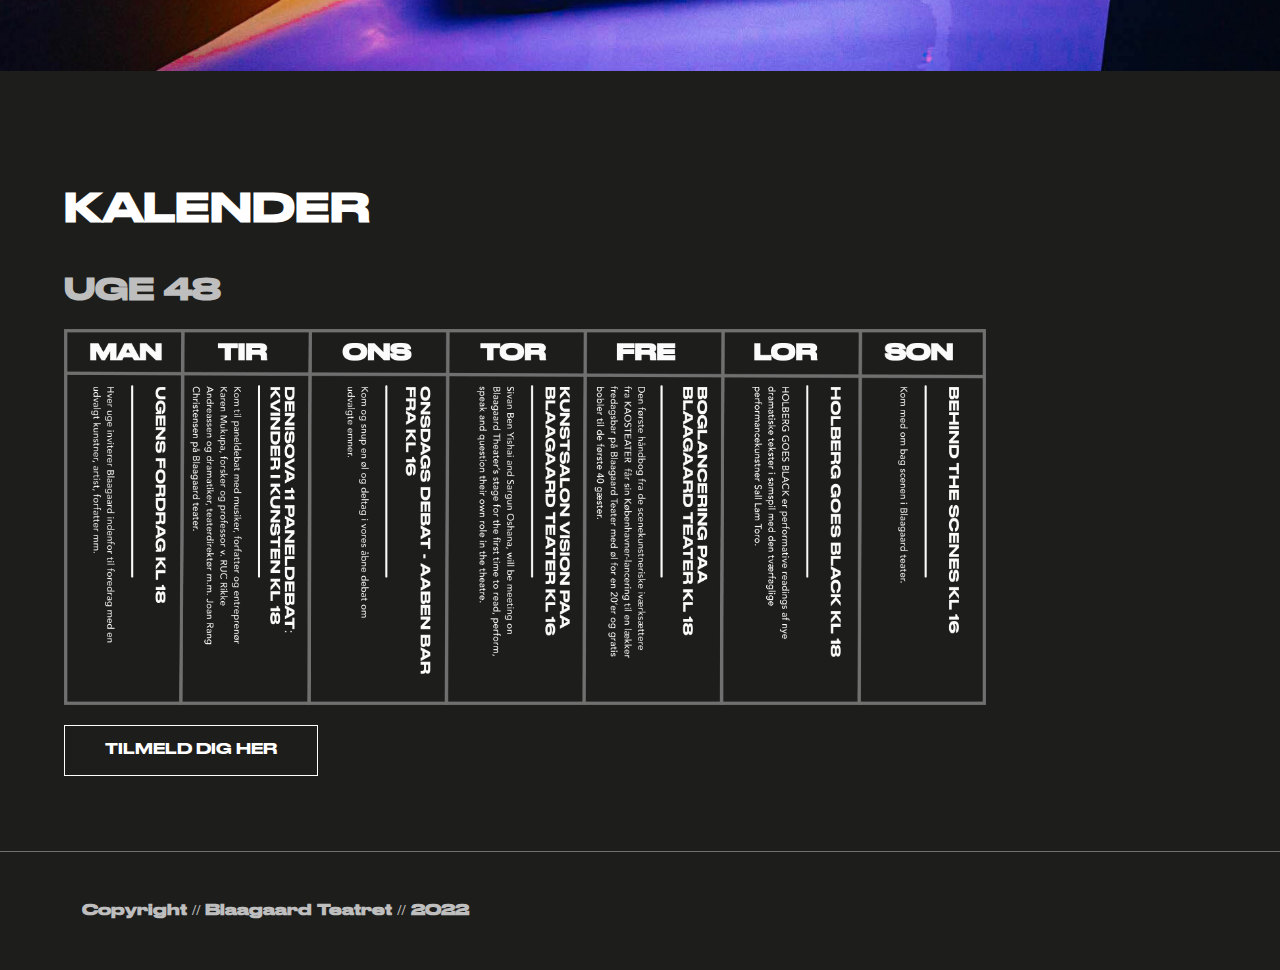
==== commit 5e24e4c3: "justeret kalender img bredde" ====
--- a/index.html
+++ b/index.html
@@ -88,7 +88,7 @@
             <div class="section_wrapper">
                 <h2>Kalender</h2>
                 <h3>Uge 48</h3>
-                <picture>
+                <picture id="kalender_img">
                     <source media="(min-width: 899px)" srcset="./images/kalender_desktop.png">
                     <img src="./images/kalender_mobile.png" alt="kalender_mobile">
                 </picture>
--- a/style.css
+++ b/style.css
@@ -135,28 +135,22 @@
   color: #0c99ed;
 }
 
-a:hover {
-}
+a:hover {}
 
 /* HEADER/NAV STYLES */
 
-header {
-}
-
-header .logo {
-}
-
-header nav ul {
-}
-
-nav ul li a {
-}
-
-nav ul li a:hover {
-}
+header {}
+
+header .logo {}
+
+header nav ul {}
+
+nav ul li a {}
+
+nav ul li a:hover {}
 
 /* HOMEPAGE STYLES - MOBILE - SMALLER THAN 599 PX */
-main > section {
+main>section {
   padding: 75px 0 75px 0;
 }
 
@@ -203,7 +197,7 @@
 /* TABLET LAYOUT - LARGER THAN 599 PX */
 
 @media (min-width: 599px) {
-  main > section {
+  main>section {
     padding: 50px 0 75px 0;
   }
 
@@ -227,11 +221,16 @@
   #fifth_section {
     height: 70vh;
   }
+
+  #kalender_img img {
+    max-width: 80%;
+  }
 }
 
 /* DESKTOP LAYOUT - LARGER THAN 1050 PX */
 
 @media (min-width: 1050px) {
+
   #second_section .section_wrapper p,
   #fourth_section .section_wrapper p,
   #fifth_section .section_wrapper p {
@@ -242,7 +241,7 @@
 /* DESKTOP LAYOUT - LARGER THAN 1199 PX */
 
 @media (min-width: 1199px) {
-  main > section {
+  main>section {
     padding: 75px 0 75px 0;
   }
 
@@ -259,4 +258,4 @@
   #third_section {
     height: 92vh;
   }
-}
+}--- a/style_nav.css
+++ b/style_nav.css
@@ -52,7 +52,7 @@
   transition: transform 0.75s ease, opacity 0.75s ease;
 }
 
-@media screen and (max-width: 800px) {
+@media screen and (max-width: 1070px) {
   .burger {
     display: block;
     position: fixed;
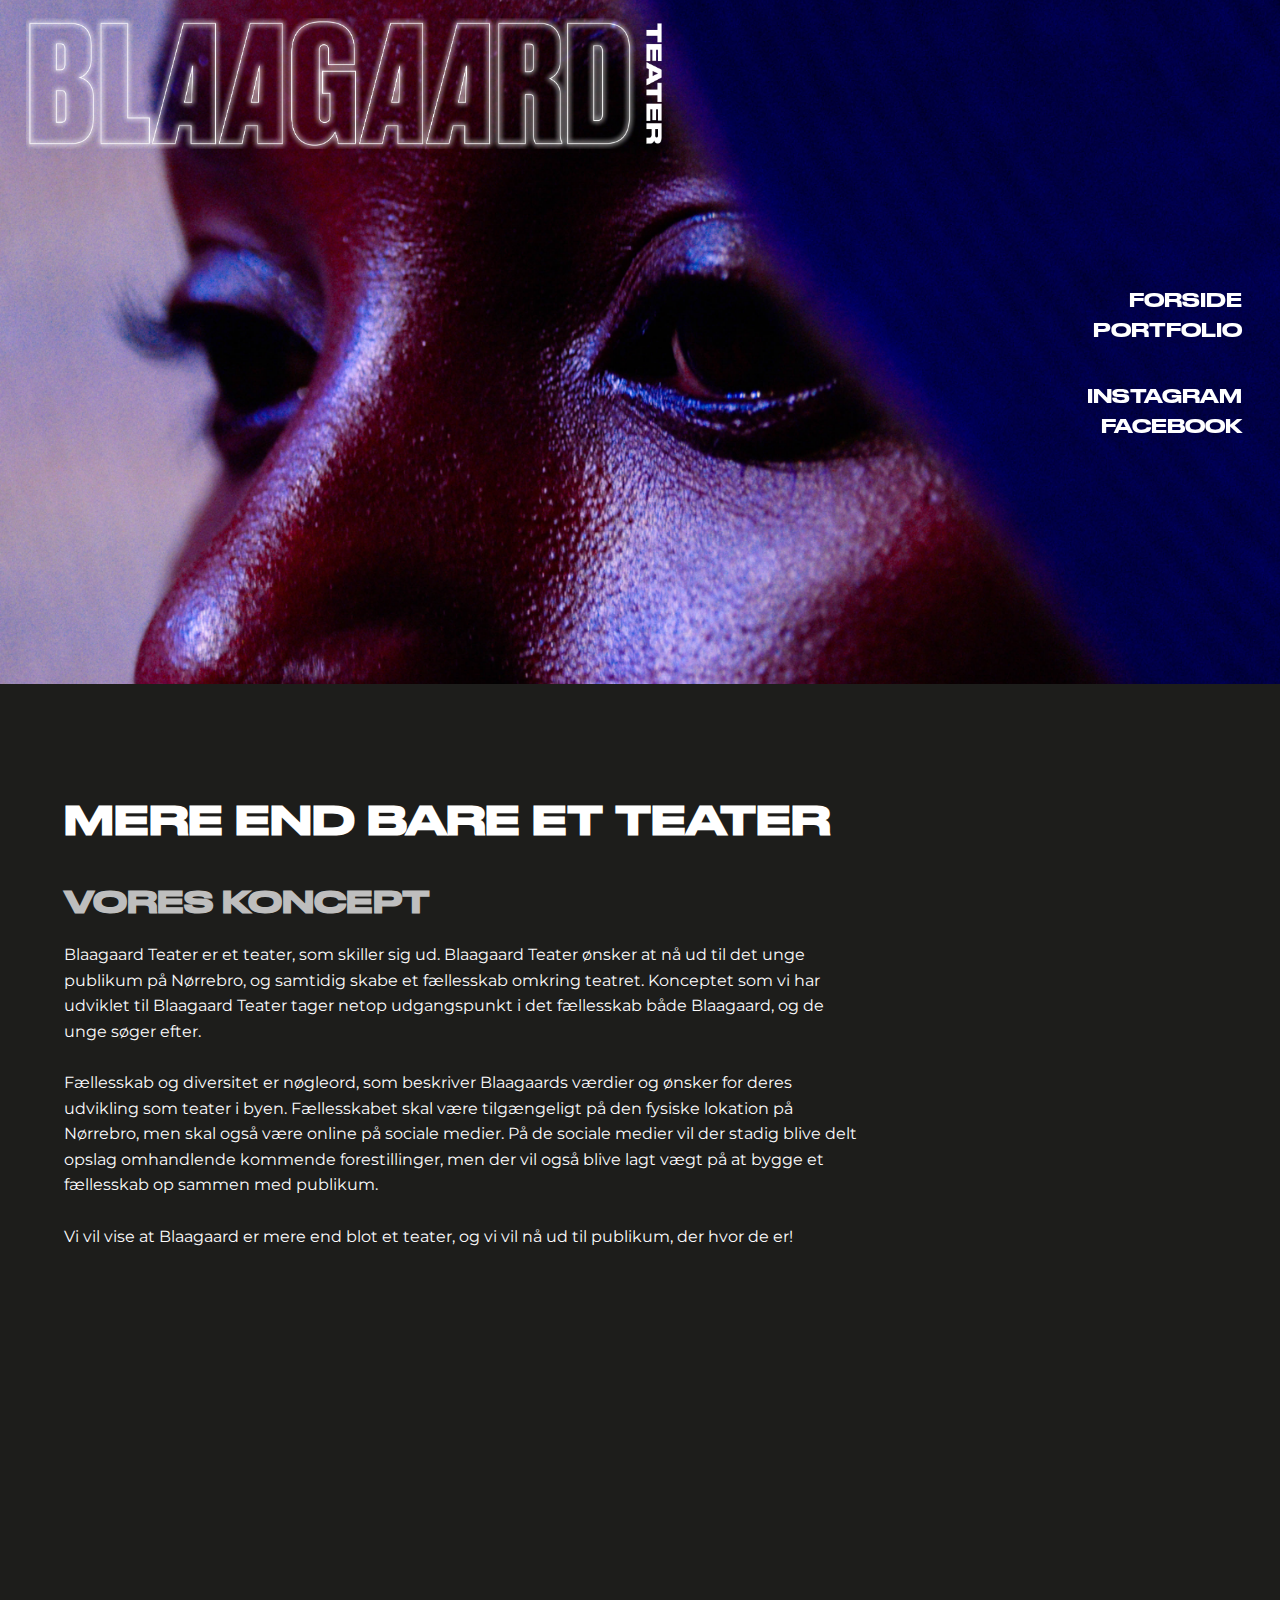
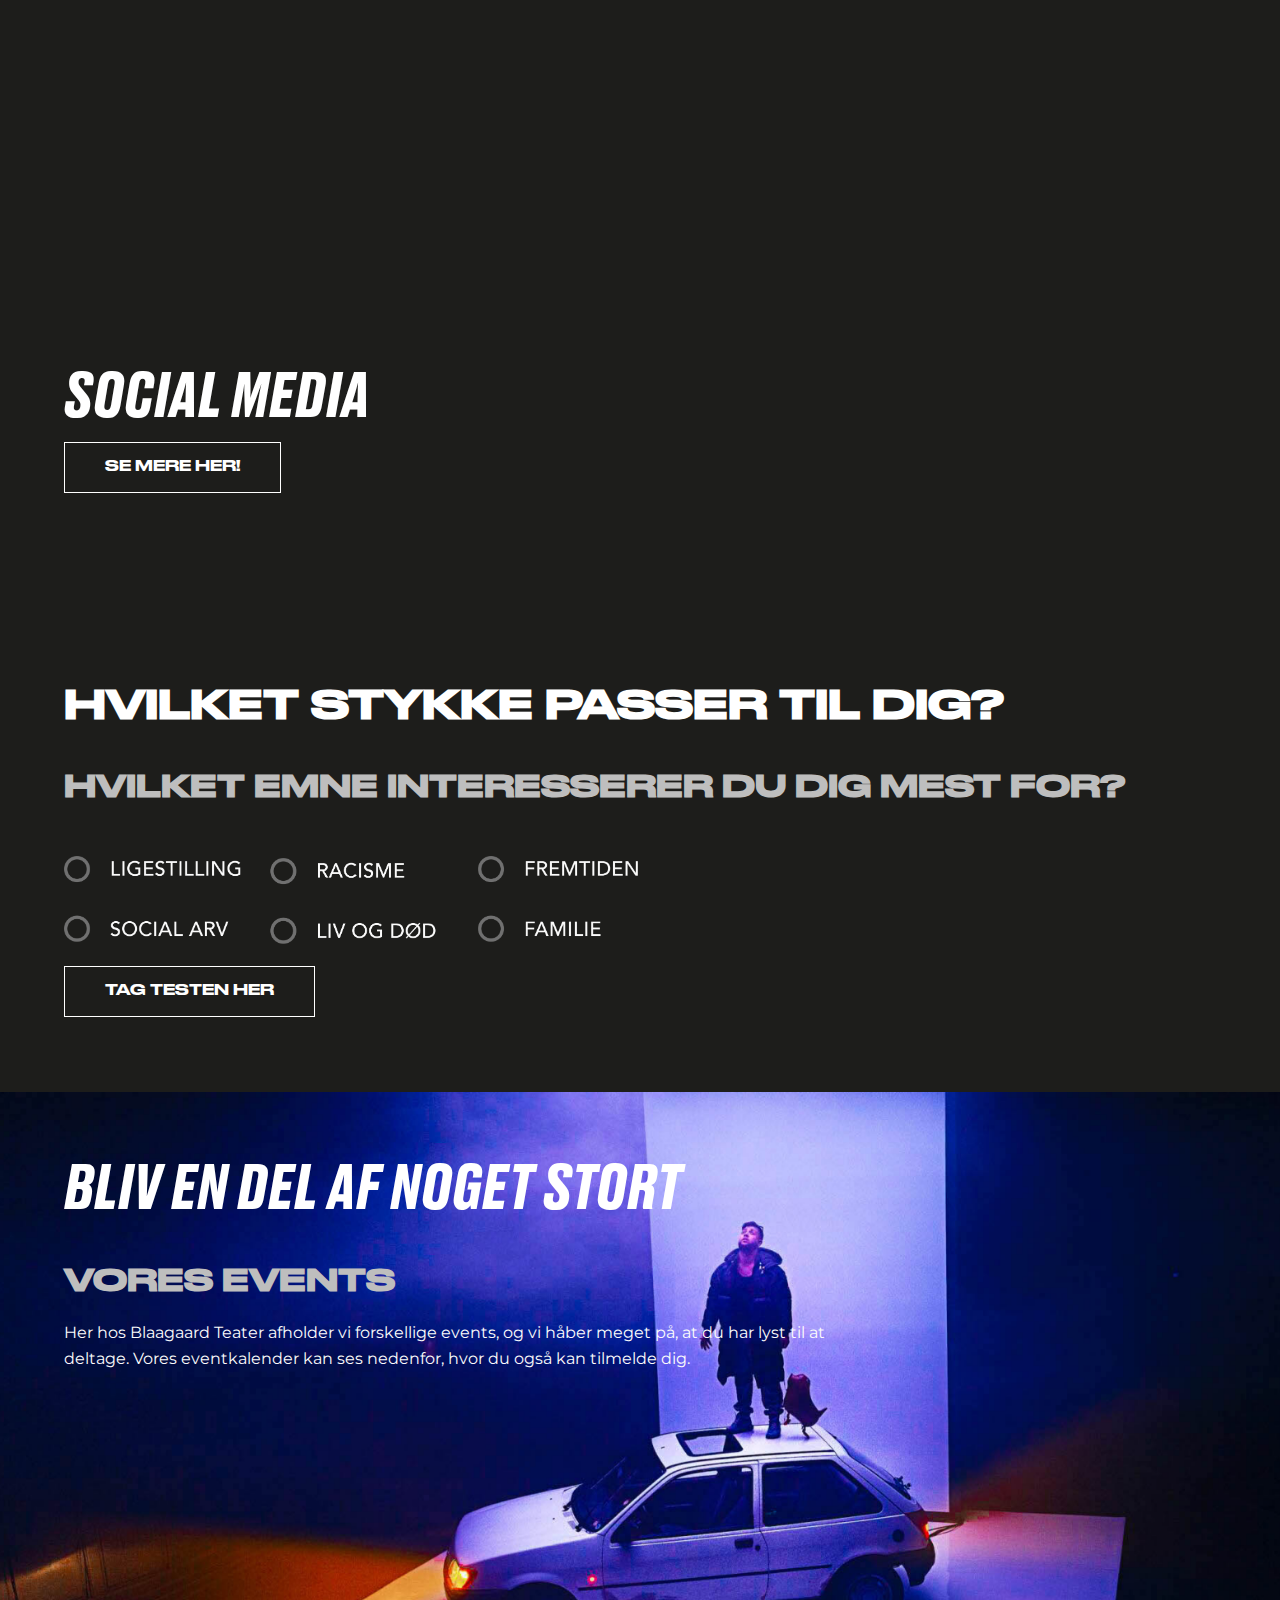
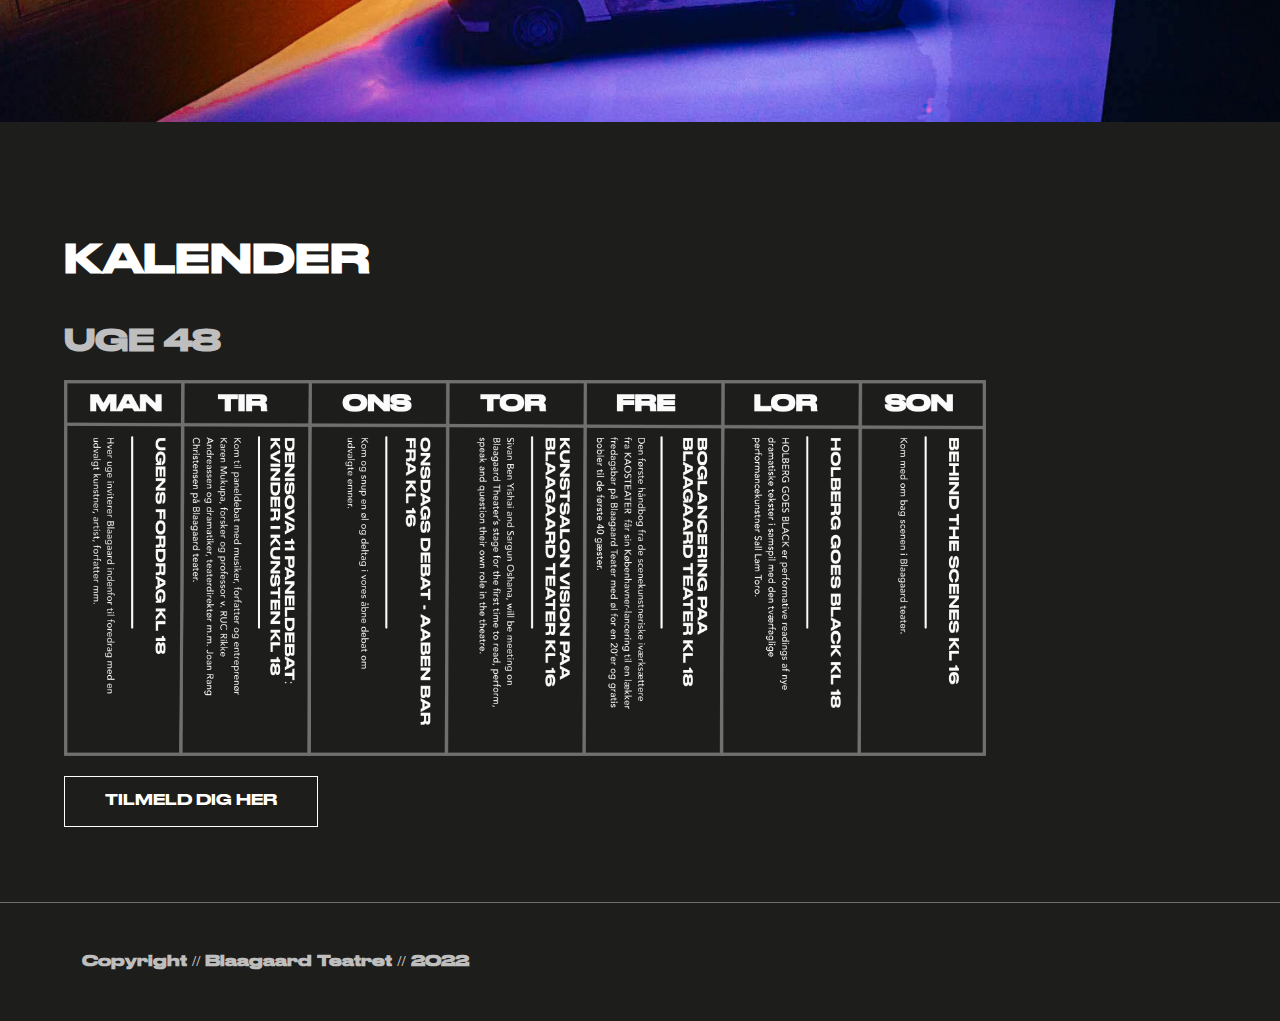
==== commit 15db6dc4: "ny font" ====
--- a/index.html
+++ b/index.html
@@ -1,108 +1,97 @@
 <!DOCTYPE html>
 <html lang="da">
-
-<head>
+  <head>
     <meta charset="utf-8" />
     <meta name="viewport" content="width=device-width, initial-scale=1.0" />
     <meta name="robots" content="noindex" />
     <link rel="stylesheet" href="style.css" />
-    <link rel="stylesheet" href="style_nav.css">
+    <link rel="stylesheet" href="style_nav.css" />
     <!-- Title & description -->
     <title>Blaagaard Teater - Landing Page</title>
     <!-- Title & description end -->
     <!-- Fonts -->
-
+    <link rel="preconnect" href="https://fonts.googleapis.com" />
+    <link rel="preconnect" href="https://fonts.gstatic.com" crossorigin />
+    <link href="https://fonts.googleapis.com/css2?family=Montserrat:ital,wght@0,200;0,300;0,400;0,500;0,600;0,700;0,800;0,900;1,200;1,300;1,400;1,500;1,600;1,700;1,800;1,900&display=swap" rel="stylesheet" />
     <!-- Fonts end -->
     <!-- Favicon -->
 
     <!-- Favicon end -->
-</head>
+  </head>
 
-<body>
+  <body>
     <main>
-        <section id="first_section">
-            <div class="section_wrapper">
-                <header>
-                    <img class="logo" src="images/blaagaard_logo.png" alt="logo" />
-                    <nav class="main-nav main-menu">
-                        <ul class="nav-links">
-                            <li><a href="index.html"> FORSIDE</a></li>
-                            <li><a href="portfolio.html"> PORTFOLIO</a></li>
-                            <br>
-                            <br>
-                            <li><a href="https://www.instagram.com/blaagaardteater/" target="_blank"> INSTAGRAM</a></li>
-                            <li><a href="https://www.facebook.com/blaagaardteater/" target="_blank"> FACEBOOK</a></li>
-                        </ul>
-                        <div class="burger">
-                            <div class="line line1"></div>
-                            <div class="line line2"></div>
-                            <div class="line line3"></div>
-                        </div>
-                    </nav>
-                </header>
-            </div>
-        </section>
-        <section id="second_section">
-            <div class="section_wrapper">
-                <h2>Mere end bare et teater</h2>
-                <h3>Vores koncept</h3>
-                <p>
-                    Blaagaard Teater er et teater, som skiller sig ud. Blaagaard Teater ønsker at nå ud til det unge
-                    publikum på Nørrebro, og samtidig skabe et fællesskab omkring teatret.
-                    Konceptet som vi har udviklet til Blaagaard Teater tager netop udgangspunkt i det fællesskab både
-                    Blaagaard, og de unge søger efter. <br><br>Fællesskab og diversitet er nøgleord, som beskriver
-                    Blaagaards værdier og ønsker for deres udvikling som teater i byen.
-                    Fællesskabet skal være tilgængeligt på den fysiske lokation på Nørrebro, men skal også være online
-                    på sociale medier. På de sociale medier vil der stadig blive delt opslag omhandlende kommende
-                    forestillinger, men der vil også blive lagt vægt på at bygge et fællesskab op sammen med publikum.
-                    <br><br>Vi vil vise at Blaagaard er mere end blot et teater, og vi vil nå ud til publikum, der hvor
-                    de er!
-                </p>
+      <section id="first_section">
+        <div class="section_wrapper">
+          <header>
+            <img class="logo" src="images/blaagaard_logo.png" alt="logo" />
+            <nav class="main-nav main-menu">
+              <ul class="nav-links">
+                <li><a href="index.html"> FORSIDE</a></li>
+                <li><a href="portfolio.html"> PORTFOLIO</a></li>
+                <br />
+                <br />
+                <li><a href="https://www.instagram.com/blaagaardteater/" target="_blank"> INSTAGRAM</a></li>
+                <li><a href="https://www.facebook.com/blaagaardteater/" target="_blank"> FACEBOOK</a></li>
+              </ul>
+              <div class="burger">
+                <div class="line line1"></div>
+                <div class="line line2"></div>
+                <div class="line line3"></div>
+              </div>
+            </nav>
+          </header>
+        </div>
+      </section>
+      <section id="second_section">
+        <div class="section_wrapper">
+          <h2>Mere end bare et teater</h2>
+          <h3>Vores koncept</h3>
+          <p>
+            Blaagaard Teater er et teater, som skiller sig ud. Blaagaard Teater ønsker at nå ud til det unge publikum på Nørrebro, og samtidig skabe et fællesskab omkring teatret. Konceptet som vi har udviklet til Blaagaard Teater tager netop udgangspunkt i det fællesskab både Blaagaard, og de unge søger efter. <br /><br />Fællesskab og diversitet er nøgleord, som beskriver Blaagaards værdier og ønsker for deres udvikling som teater i byen. Fællesskabet skal være tilgængeligt på den fysiske lokation på Nørrebro, men skal også være online på sociale medier. På de sociale medier vil der stadig blive delt opslag omhandlende kommende forestillinger, men der vil også blive lagt vægt på at bygge et fællesskab op sammen med publikum. <br /><br />Vi vil vise at Blaagaard er mere end blot et
+            teater, og vi vil nå ud til publikum, der hvor de er!
+          </p>
+        </div>
+      </section>
+      <section id="third_section">
+        <div class="section_wrapper">
+          <h1>Social Media</h1>
+          <button>Se mere her!</button>
+        </div>
+      </section>
+      <section id="fourth_section">
+        <div class="section_wrapper">
+          <h2>Hvilket stykke passer til dig?</h2>
+          <h3>Hvilket emne interesserer du dig mest for?</h3>
+          <img id="quiz_img" src="./images/test.png" alt="" />
+          <button>Tag testen her</button>
+        </div>
+      </section>
+      <section id="fifth_section">
+        <div class="section_wrapper">
+          <h1>Bliv en del af noget stort</h1>
+          <h3>Vores events</h3>
+          <p>Her hos Blaagaard Teater afholder vi forskellige events, og vi håber meget på, at du har lyst til at deltage. Vores eventkalender kan ses nedenfor, hvor du også kan tilmelde dig.</p>
+        </div>
+      </section>
+      <section id="sixth_section">
+        <div class="section_wrapper">
+          <h2>Kalender</h2>
+          <h3>Uge 48</h3>
+          <picture id="kalender_img">
+            <source media="(min-width: 899px)" srcset="./images/kalender_desktop.png" />
+            <img src="./images/kalender_mobile.png" alt="kalender_mobile" />
+          </picture>
 
-            </div>
-        </section>
-        <section id="third_section">
-            <div class="section_wrapper">
-                <h1>Social Media</h1>
-                <button>Se mere her!</button>
-            </div>
-        </section>
-        <section id="fourth_section">
-            <div class="section_wrapper">
-                <h2>Hvilket stykke passer til dig?</h2>
-                <h3>Hvilket emne interesserer du dig mest for?</h3>
-                <img id="quiz_img" src="./images/test.png" alt="">
-                <button>Tag testen her</button>
-            </div>
-        </section>
-        <section id="fifth_section">
-            <div class="section_wrapper">
-                <h1>Bliv en del af noget stort</h1>
-                <h3>Vores events</h3>
-                <p>Her hos Blaagaard Teater afholder vi forskellige events, og vi håber meget på, at du har lyst til at
-                    deltage. Vores eventkalender kan ses nedenfor, hvor du også kan tilmelde dig.
-                </p>
-            </div>
-        </section>
-        <section id="sixth_section">
-            <div class="section_wrapper">
-                <h2>Kalender</h2>
-                <h3>Uge 48</h3>
-                <picture id="kalender_img">
-                    <source media="(min-width: 899px)" srcset="./images/kalender_desktop.png">
-                    <img src="./images/kalender_mobile.png" alt="kalender_mobile">
-                </picture>
-
-                <button>Tilmeld dig her</button>
-            </div>
-        </section>
+          <button>Tilmeld dig her</button>
+        </div>
+      </section>
     </main>
     <footer>
-        <div class="section_wrapper">
-            <h4>Copyright // Blaagaard Teatret // 2022</h4>
-        </div>
+      <div class="section_wrapper">
+        <h4>Copyright // Blaagaard Teatret // 2022</h4>
+      </div>
     </footer>
-</body>
-<script src="header.js"></script>
-
-</html>+  </body>
+  <script src="header.js"></script>
+</html>
--- a/style.css
+++ b/style.css
@@ -123,7 +123,7 @@
 }
 
 p {
-  font-family: "Roboto", sans-serif;
+  font-family: "Montserrat", sans-serif;
   line-height: 1.6;
   color: #fbfbfb;
   margin-bottom: 1.6rem;
@@ -135,22 +135,28 @@
   color: #0c99ed;
 }
 
-a:hover {}
+a:hover {
+}
 
 /* HEADER/NAV STYLES */
 
-header {}
-
-header .logo {}
-
-header nav ul {}
-
-nav ul li a {}
-
-nav ul li a:hover {}
+header {
+}
+
+header .logo {
+}
+
+header nav ul {
+}
+
+nav ul li a {
+}
+
+nav ul li a:hover {
+}
 
 /* HOMEPAGE STYLES - MOBILE - SMALLER THAN 599 PX */
-main>section {
+main > section {
   padding: 75px 0 75px 0;
 }
 
@@ -197,7 +203,7 @@
 /* TABLET LAYOUT - LARGER THAN 599 PX */
 
 @media (min-width: 599px) {
-  main>section {
+  main > section {
     padding: 50px 0 75px 0;
   }
 
@@ -230,7 +236,6 @@
 /* DESKTOP LAYOUT - LARGER THAN 1050 PX */
 
 @media (min-width: 1050px) {
-
   #second_section .section_wrapper p,
   #fourth_section .section_wrapper p,
   #fifth_section .section_wrapper p {
@@ -241,7 +246,7 @@
 /* DESKTOP LAYOUT - LARGER THAN 1199 PX */
 
 @media (min-width: 1199px) {
-  main>section {
+  main > section {
     padding: 75px 0 75px 0;
   }
 
@@ -258,4 +263,4 @@
   #third_section {
     height: 92vh;
   }
-}+}
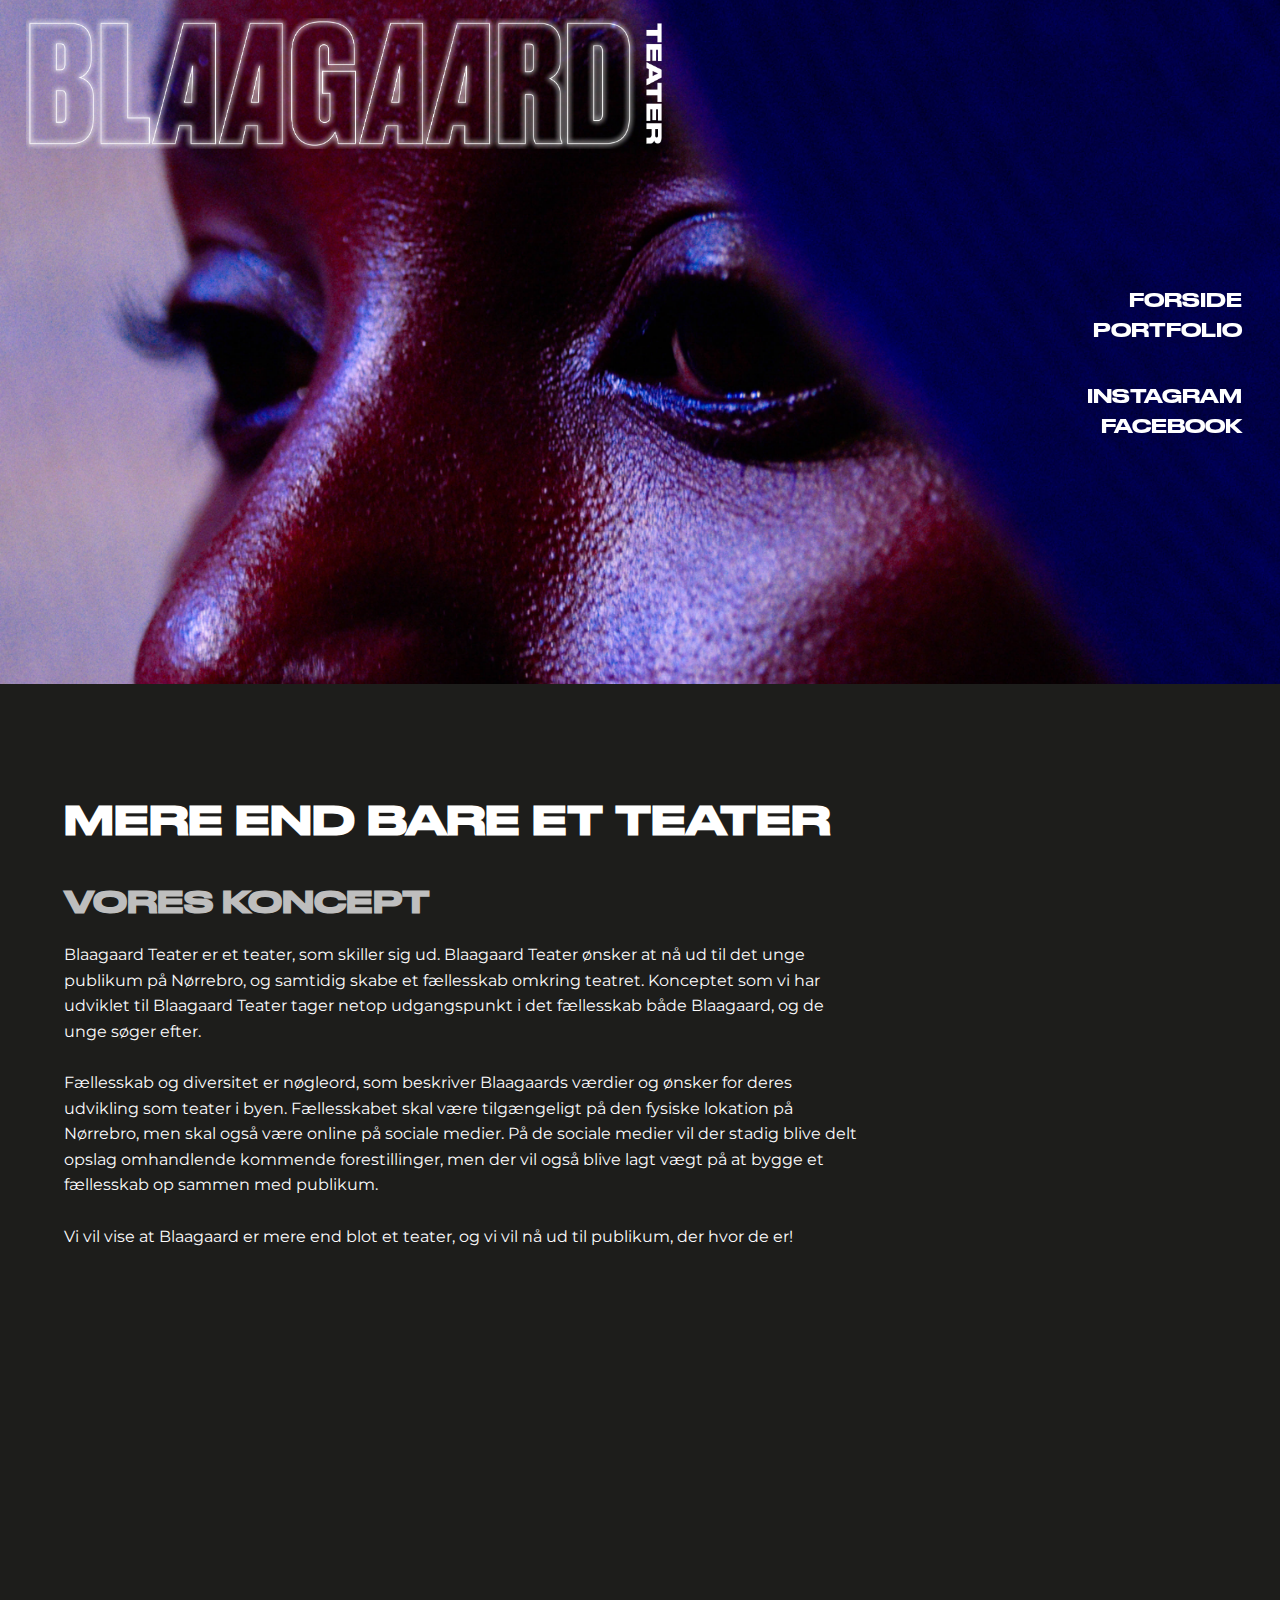
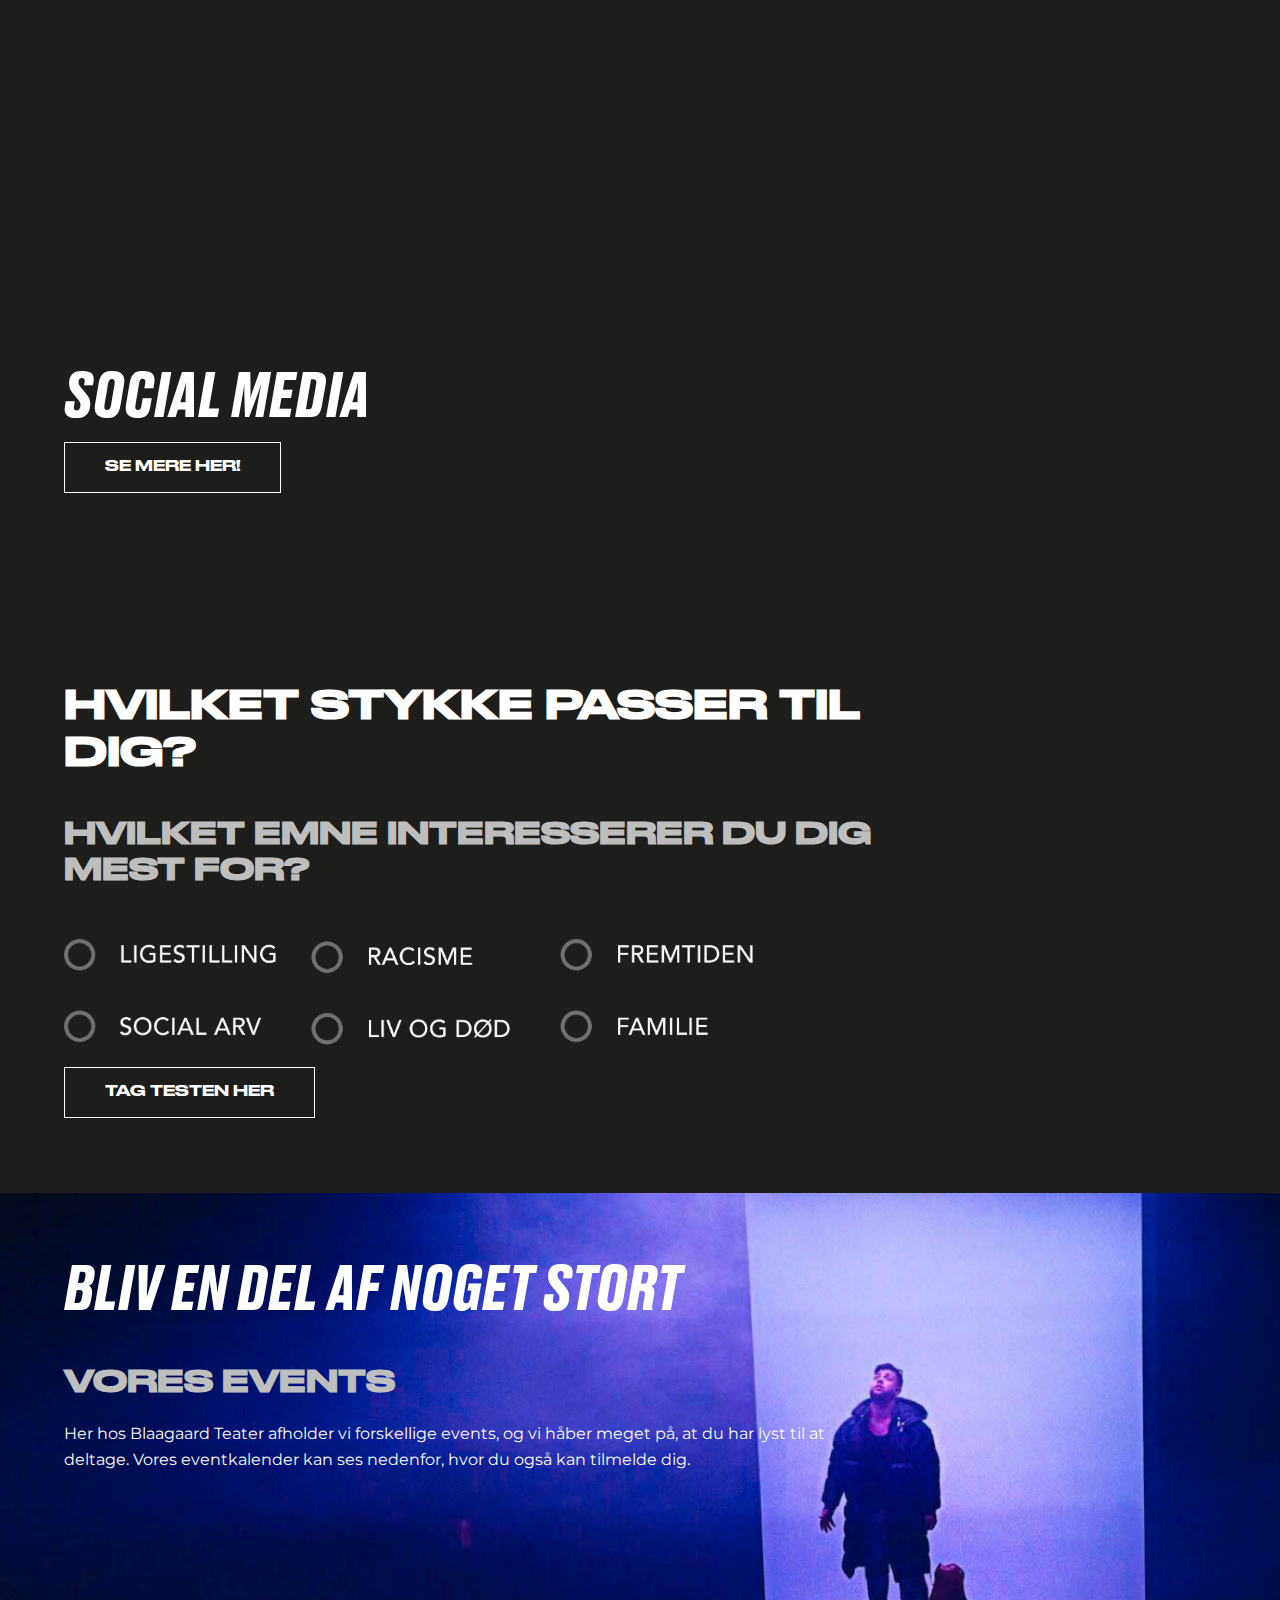
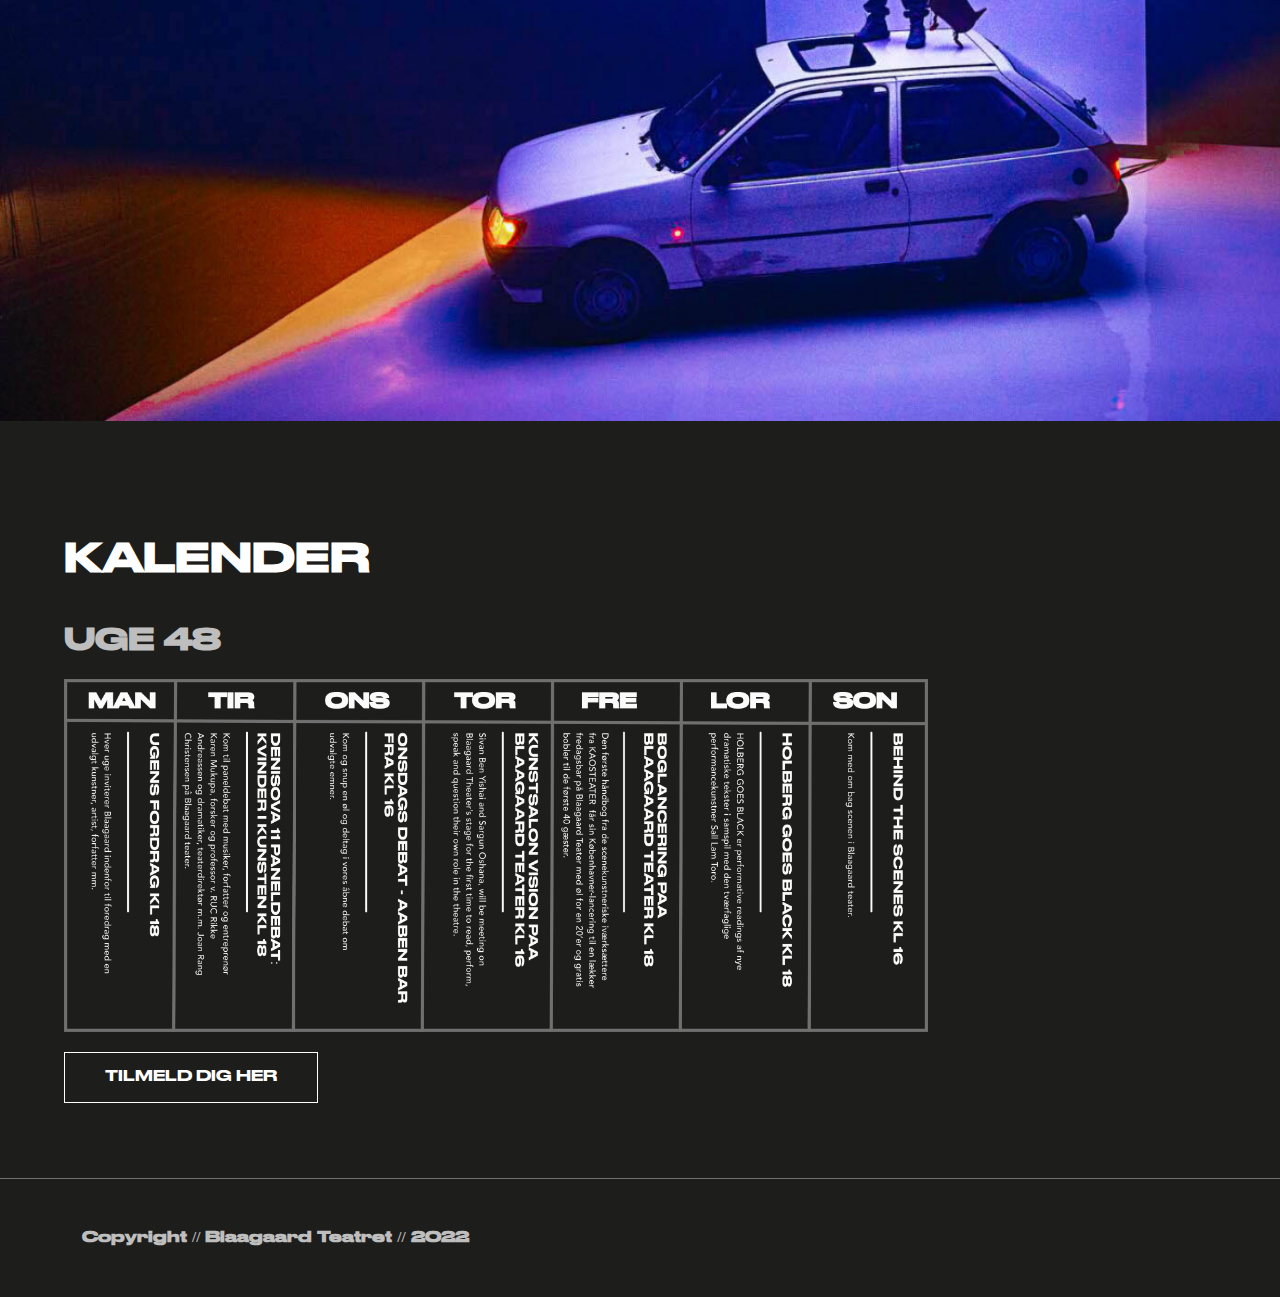
==== commit 76fbcc8a: "logo link" ====
--- a/index.html
+++ b/index.html
@@ -24,7 +24,9 @@
       <section id="first_section">
         <div class="section_wrapper">
           <header>
-            <img class="logo" src="images/blaagaard_logo.png" alt="logo" />
+            <a class="logo" href="index.html"><img src="images/blaagaard_logo.png" alt="logo" /></a>
+
+            <!-- <img class="logo" src="images/blaagaard_logo.png" alt="logo" /> -->
             <nav class="main-nav main-menu">
               <ul class="nav-links">
                 <li><a href="index.html"> FORSIDE</a></li>
--- a/style.css
+++ b/style.css
@@ -127,37 +127,39 @@
   line-height: 1.6;
   color: #fbfbfb;
   margin-bottom: 1.6rem;
+  width: 75%;
 }
 
 a {
-  font-family: "Roboto", sans-serif;
+  font-family: "Montserrat", sans-serif;
   text-decoration: none;
   color: #0c99ed;
 }
 
-a:hover {
-}
+a:hover {}
 
 /* HEADER/NAV STYLES */
 
-header {
-}
-
-header .logo {
-}
-
-header nav ul {
-}
-
-nav ul li a {
-}
-
-nav ul li a:hover {
-}
+header {}
+
+header .logo {}
+
+header nav ul {}
+
+nav ul li a {}
+
+nav ul li a:hover {}
 
 /* HOMEPAGE STYLES - MOBILE - SMALLER THAN 599 PX */
-main > section {
+main>section {
   padding: 75px 0 75px 0;
+}
+
+.section_wrapper>h1,
+h2,
+h3,
+h4 {
+  max-width: 75%;
 }
 
 #first_section {
@@ -203,7 +205,7 @@
 /* TABLET LAYOUT - LARGER THAN 599 PX */
 
 @media (min-width: 599px) {
-  main > section {
+  main>section {
     padding: 50px 0 75px 0;
   }
 
@@ -220,22 +222,19 @@
   }
 
   #quiz_img {
-    max-width: 50%;
+    max-width: 60%;
     margin-top: 5rem;
   }
 
-  #fifth_section {
-    height: 70vh;
-  }
-
   #kalender_img img {
-    max-width: 80%;
+    max-width: 75%;
   }
 }
 
 /* DESKTOP LAYOUT - LARGER THAN 1050 PX */
 
 @media (min-width: 1050px) {
+
   #second_section .section_wrapper p,
   #fourth_section .section_wrapper p,
   #fifth_section .section_wrapper p {
@@ -246,7 +245,7 @@
 /* DESKTOP LAYOUT - LARGER THAN 1199 PX */
 
 @media (min-width: 1199px) {
-  main > section {
+  main>section {
     padding: 75px 0 75px 0;
   }
 
@@ -260,7 +259,8 @@
     padding: 25px 0 75px 0;
   }
 
-  #third_section {
+  #third_section,
+  #fifth_section {
     height: 92vh;
   }
-}
+}--- a/style_nav.css
+++ b/style_nav.css
@@ -15,6 +15,7 @@
   display: block;
   list-style: none;
   text-align: right;
+
 }
 
 .nav-links li {
@@ -23,6 +24,10 @@
 
 .nav-links li:hover {
   transform: translateX(-2rem);
+}
+
+.nav-links li:focus {
+  text-decoration: underline white solid 2px;
 }
 
 li,
@@ -35,6 +40,7 @@
   text-transform: uppercase;
   line-height: 3rem;
   position: relative;
+
 }
 
 
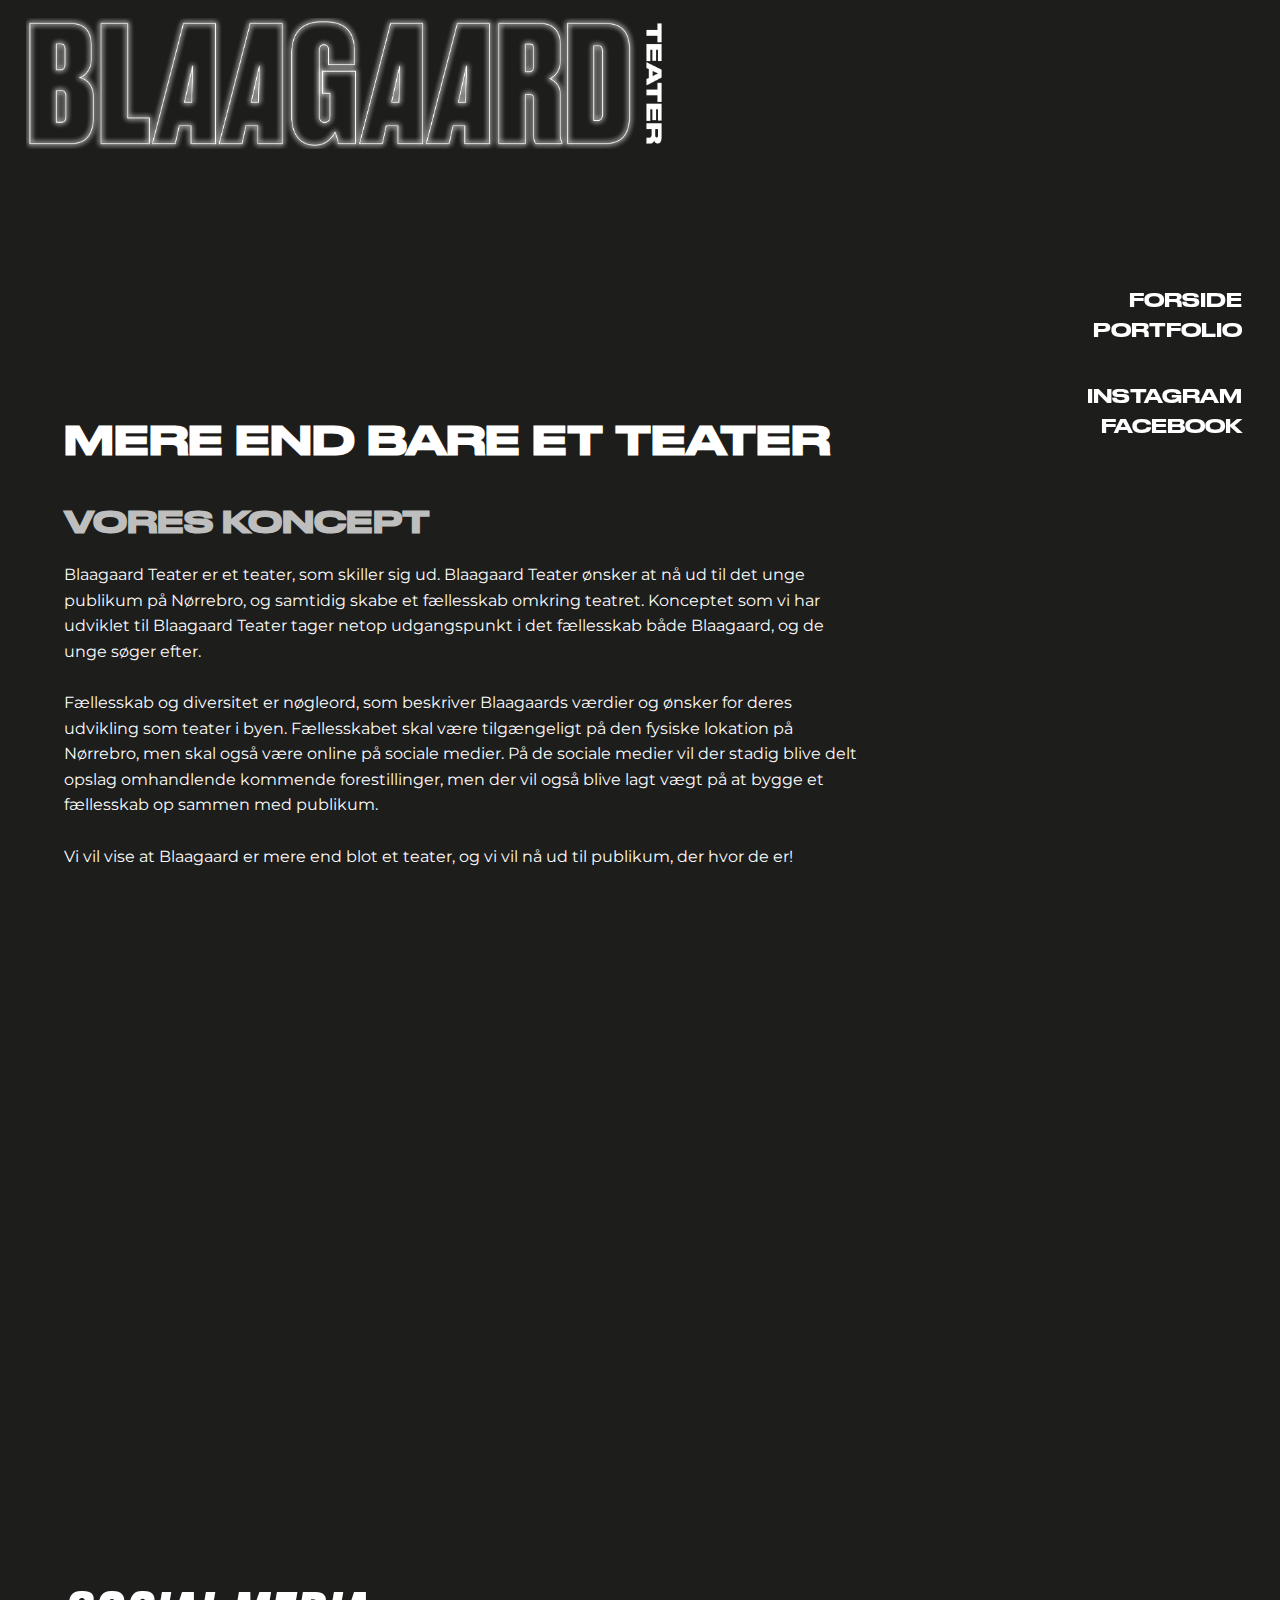
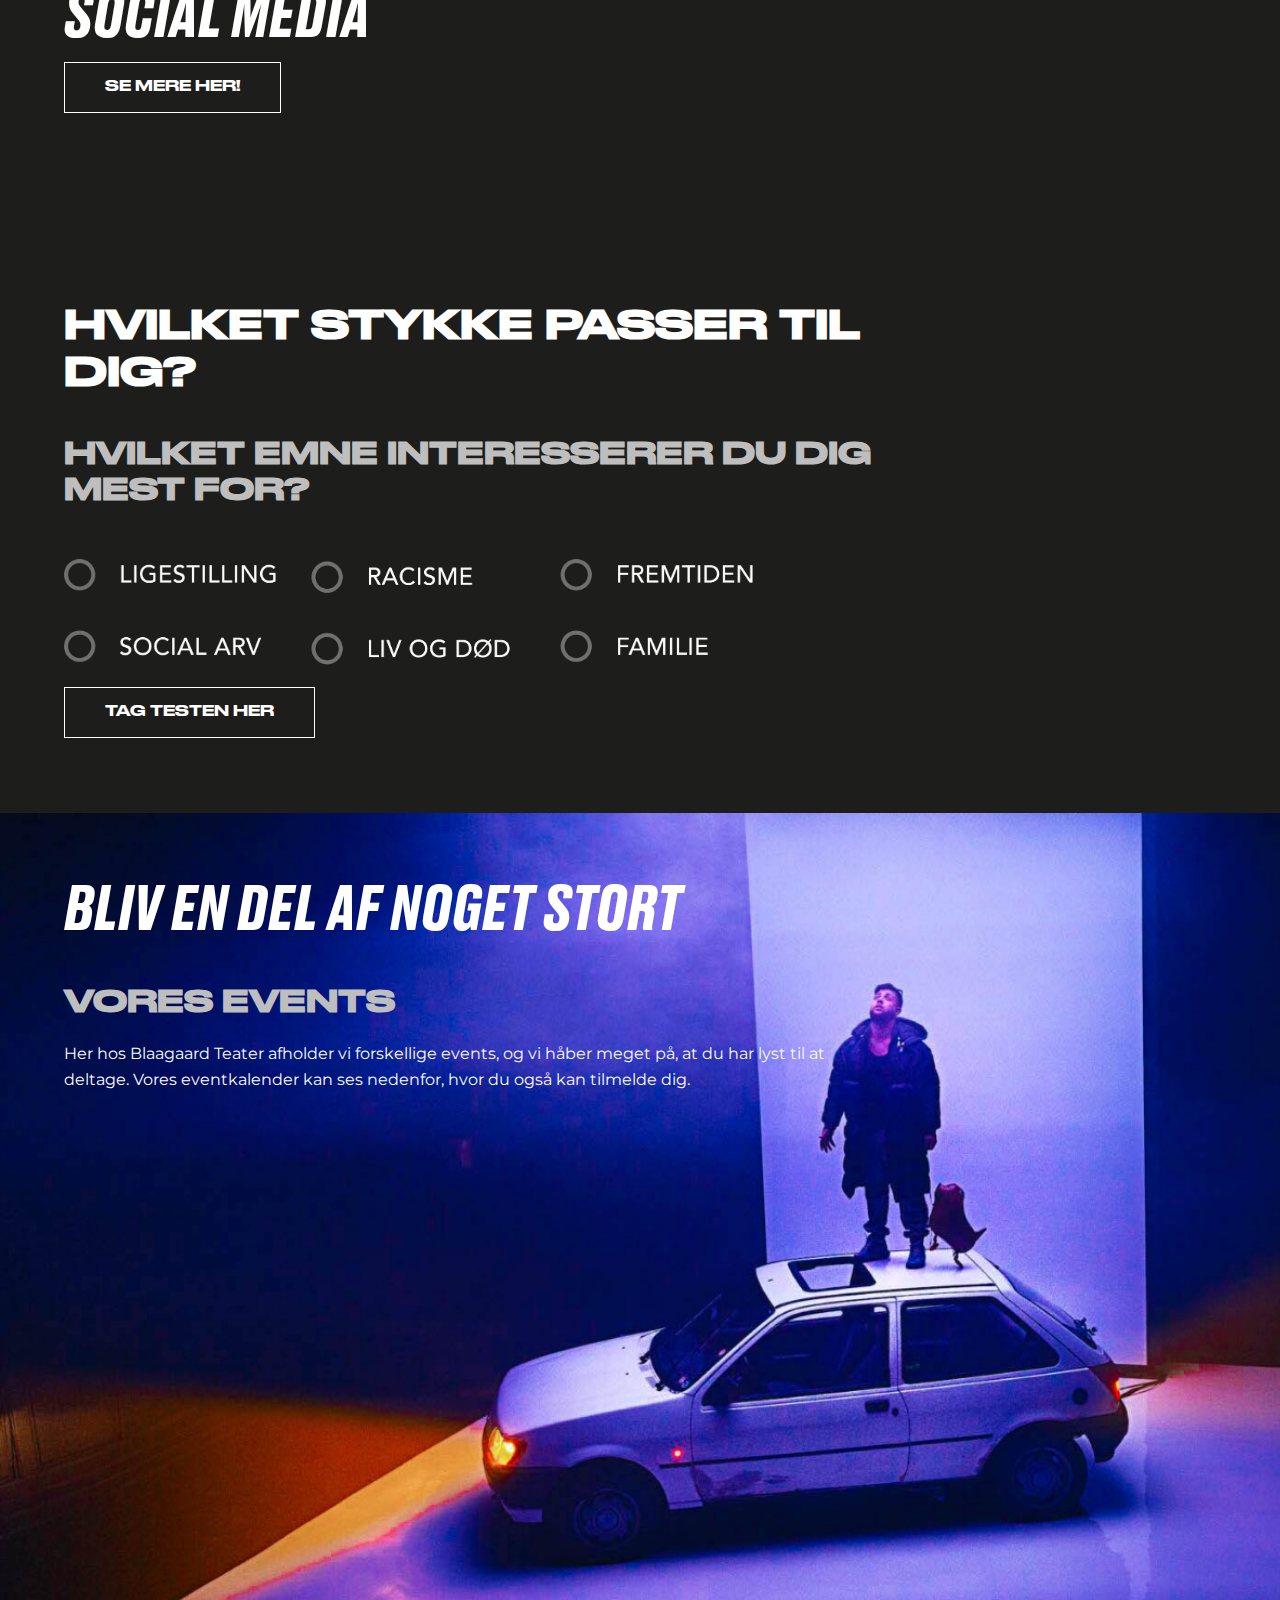
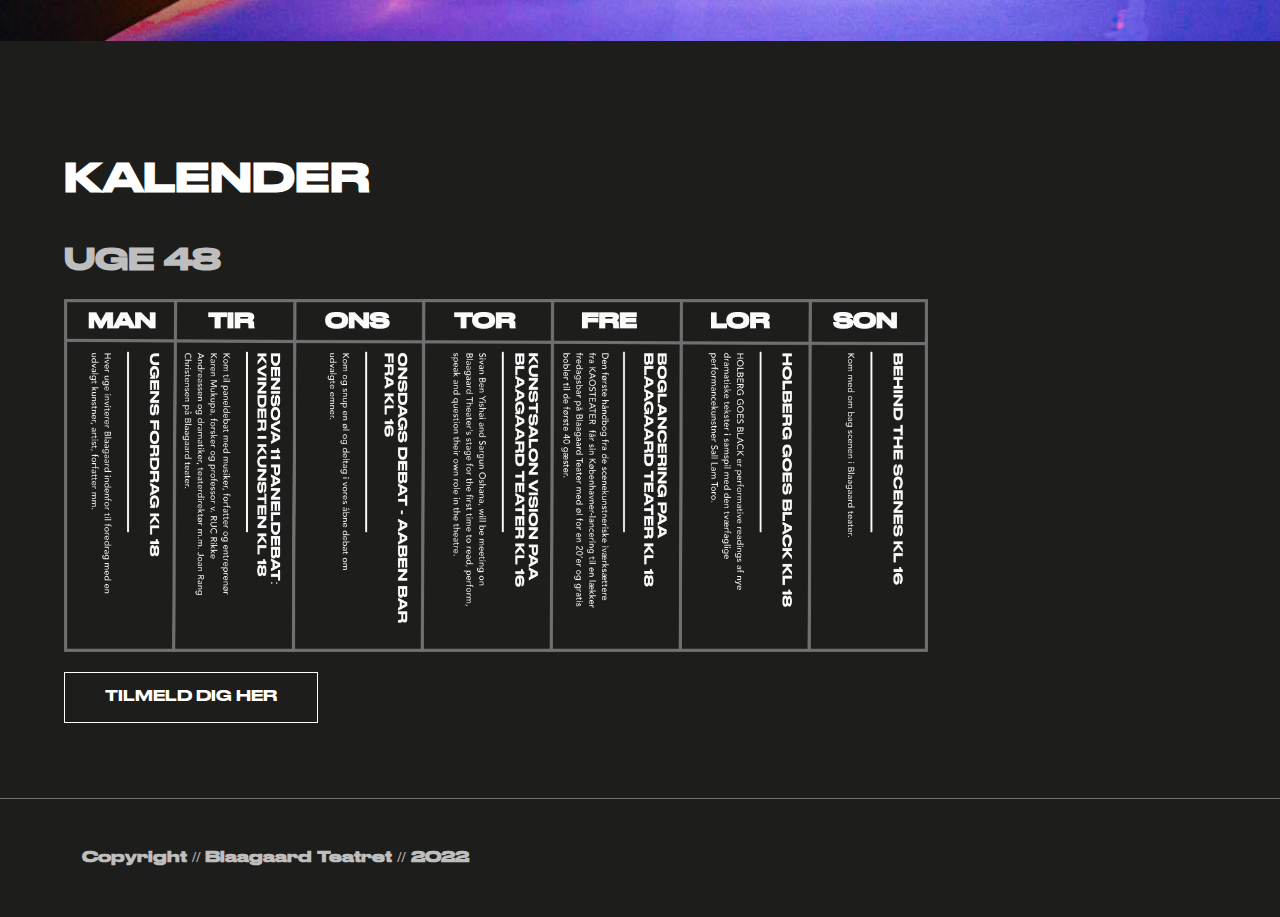
==== commit 69603cad: "." ====
--- a/index.html
+++ b/index.html
@@ -1,99 +1,110 @@
 <!DOCTYPE html>
 <html lang="da">
-  <head>
-    <meta charset="utf-8" />
-    <meta name="viewport" content="width=device-width, initial-scale=1.0" />
-    <meta name="robots" content="noindex" />
-    <link rel="stylesheet" href="style.css" />
-    <link rel="stylesheet" href="style_nav.css" />
-    <!-- Title & description -->
-    <title>Blaagaard Teater - Landing Page</title>
-    <!-- Title & description end -->
-    <!-- Fonts -->
-    <link rel="preconnect" href="https://fonts.googleapis.com" />
-    <link rel="preconnect" href="https://fonts.gstatic.com" crossorigin />
-    <link href="https://fonts.googleapis.com/css2?family=Montserrat:ital,wght@0,200;0,300;0,400;0,500;0,600;0,700;0,800;0,900;1,200;1,300;1,400;1,500;1,600;1,700;1,800;1,900&display=swap" rel="stylesheet" />
-    <!-- Fonts end -->
-    <!-- Favicon -->
 
-    <!-- Favicon end -->
-  </head>
+<head>
+  <meta charset="utf-8" />
+  <meta name="viewport" content="width=device-width, initial-scale=1.0" />
+  <meta name="robots" content="noindex" />
+  <link rel="stylesheet" href="style.css" />
+  <link rel="stylesheet" href="style_nav.css" />
+  <!-- Title & description -->
+  <title>Blaagaard Teater - Landing Page</title>
+  <!-- Title & description end -->
+  <!-- Fonts -->
+  <link rel="preconnect" href="https://fonts.googleapis.com" />
+  <link rel="preconnect" href="https://fonts.gstatic.com" crossorigin />
+  <link
+    href="https://fonts.googleapis.com/css2?family=Montserrat:ital,wght@0,200;0,300;0,400;0,500;0,600;0,700;0,800;0,900;1,200;1,300;1,400;1,500;1,600;1,700;1,800;1,900&display=swap"
+    rel="stylesheet" />
+  <!-- Fonts end -->
+  <!-- Favicon -->
 
-  <body>
-    <main>
-      <section id="first_section">
-        <div class="section_wrapper">
-          <header>
-            <a class="logo" href="index.html"><img src="images/blaagaard_logo.png" alt="logo" /></a>
+  <!-- Favicon end -->
+</head>
 
-            <!-- <img class="logo" src="images/blaagaard_logo.png" alt="logo" /> -->
-            <nav class="main-nav main-menu">
-              <ul class="nav-links">
-                <li><a href="index.html"> FORSIDE</a></li>
-                <li><a href="portfolio.html"> PORTFOLIO</a></li>
-                <br />
-                <br />
-                <li><a href="https://www.instagram.com/blaagaardteater/" target="_blank"> INSTAGRAM</a></li>
-                <li><a href="https://www.facebook.com/blaagaardteater/" target="_blank"> FACEBOOK</a></li>
-              </ul>
-              <div class="burger">
-                <div class="line line1"></div>
-                <div class="line line2"></div>
-                <div class="line line3"></div>
-              </div>
-            </nav>
-          </header>
-        </div>
-      </section>
-      <section id="second_section">
-        <div class="section_wrapper">
-          <h2>Mere end bare et teater</h2>
-          <h3>Vores koncept</h3>
-          <p>
-            Blaagaard Teater er et teater, som skiller sig ud. Blaagaard Teater ønsker at nå ud til det unge publikum på Nørrebro, og samtidig skabe et fællesskab omkring teatret. Konceptet som vi har udviklet til Blaagaard Teater tager netop udgangspunkt i det fællesskab både Blaagaard, og de unge søger efter. <br /><br />Fællesskab og diversitet er nøgleord, som beskriver Blaagaards værdier og ønsker for deres udvikling som teater i byen. Fællesskabet skal være tilgængeligt på den fysiske lokation på Nørrebro, men skal også være online på sociale medier. På de sociale medier vil der stadig blive delt opslag omhandlende kommende forestillinger, men der vil også blive lagt vægt på at bygge et fællesskab op sammen med publikum. <br /><br />Vi vil vise at Blaagaard er mere end blot et
-            teater, og vi vil nå ud til publikum, der hvor de er!
-          </p>
-        </div>
-      </section>
-      <section id="third_section">
-        <div class="section_wrapper">
-          <h1>Social Media</h1>
-          <button>Se mere her!</button>
-        </div>
-      </section>
-      <section id="fourth_section">
-        <div class="section_wrapper">
-          <h2>Hvilket stykke passer til dig?</h2>
-          <h3>Hvilket emne interesserer du dig mest for?</h3>
-          <img id="quiz_img" src="./images/test.png" alt="" />
-          <button>Tag testen her</button>
-        </div>
-      </section>
-      <section id="fifth_section">
-        <div class="section_wrapper">
-          <h1>Bliv en del af noget stort</h1>
-          <h3>Vores events</h3>
-          <p>Her hos Blaagaard Teater afholder vi forskellige events, og vi håber meget på, at du har lyst til at deltage. Vores eventkalender kan ses nedenfor, hvor du også kan tilmelde dig.</p>
-        </div>
-      </section>
-      <section id="sixth_section">
-        <div class="section_wrapper">
-          <h2>Kalender</h2>
-          <h3>Uge 48</h3>
-          <picture id="kalender_img">
-            <source media="(min-width: 899px)" srcset="./images/kalender_desktop.png" />
-            <img src="./images/kalender_mobile.png" alt="kalender_mobile" />
-          </picture>
+<body>
+  <main>
+    <section id="first_section">
+      <video autoplay muted src="" type="video/mp4"></video>
+      <div class="section_wrapper">
+        <header>
+          <a class="logo" href="index.html"><img src="images/blaagaard_logo.png" alt="logo" /></a>
+          <nav class="main-nav main-menu">
+            <ul class="nav-links">
+              <li><a href="index.html"> FORSIDE</a></li>
+              <li><a href="portfolio.html"> PORTFOLIO</a></li>
+              <br />
+              <br />
+              <li><a href="https://www.instagram.com/blaagaardteater/" target="_blank"> INSTAGRAM</a></li>
+              <li><a href="https://www.facebook.com/blaagaardteater/" target="_blank"> FACEBOOK</a></li>
+            </ul>
+            <div class="burger">
+              <div class="line line1"></div>
+              <div class="line line2"></div>
+              <div class="line line3"></div>
+            </div>
+          </nav>
+        </header>
+      </div>
+    </section>
+    <section id="second_section">
+      <div class="section_wrapper">
+        <h2>Mere end bare et teater</h2>
+        <h3>Vores koncept</h3>
+        <p>
+          Blaagaard Teater er et teater, som skiller sig ud. Blaagaard Teater ønsker at nå ud til det unge publikum på
+          Nørrebro, og samtidig skabe et fællesskab omkring teatret. Konceptet som vi har udviklet til Blaagaard Teater
+          tager netop udgangspunkt i det fællesskab både Blaagaard, og de unge søger efter. <br /><br />Fællesskab og
+          diversitet er nøgleord, som beskriver Blaagaards værdier og ønsker for deres udvikling som teater i byen.
+          Fællesskabet skal være tilgængeligt på den fysiske lokation på Nørrebro, men skal også være online på sociale
+          medier. På de sociale medier vil der stadig blive delt opslag omhandlende kommende forestillinger, men der vil
+          også blive lagt vægt på at bygge et fællesskab op sammen med publikum. <br /><br />Vi vil vise at Blaagaard er
+          mere end blot et
+          teater, og vi vil nå ud til publikum, der hvor de er!
+        </p>
+      </div>
+    </section>
+    <section id="third_section">
+      <div class="section_wrapper">
+        <h1>Social Media</h1>
+        <button>Se mere her!</button>
+      </div>
+    </section>
+    <section id="fourth_section">
+      <div class="section_wrapper">
+        <h2>Hvilket stykke passer til dig?</h2>
+        <h3>Hvilket emne interesserer du dig mest for?</h3>
+        <img id="quiz_img" src="./images/test.png" alt="" />
+        <button>Tag testen her</button>
+      </div>
+    </section>
+    <section id="fifth_section">
+      <div class="section_wrapper">
+        <h1>Bliv en del af noget stort</h1>
+        <h3>Vores events</h3>
+        <p>Her hos Blaagaard Teater afholder vi forskellige events, og vi håber meget på, at du har lyst til at deltage.
+          Vores eventkalender kan ses nedenfor, hvor du også kan tilmelde dig.</p>
+      </div>
+    </section>
+    <section id="sixth_section">
+      <div class="section_wrapper">
+        <h2>Kalender</h2>
+        <h3>Uge 48</h3>
+        <picture id="kalender_img">
+          <source media="(min-width: 899px)" srcset="./images/kalender_desktop.png" />
+          <img src="./images/kalender_mobile.png" alt="kalender_mobile" />
+        </picture>
 
-          <button>Tilmeld dig her</button>
-        </div>
-      </section>
-    </main>
-    <footer>
-      <div class="section_wrapper">
-        <h4>Copyright // Blaagaard Teatret // 2022</h4>
+        <button>Tilmeld dig her</button>
       </div>
-    </footer>
-  </body>
-  <script src="header.js"></script>
-</html>
+    </section>
+  </main>
+  <footer>
+    <div class="section_wrapper">
+      <h4>Copyright // Blaagaard Teatret // 2022</h4>
+    </div>
+  </footer>
+</body>
+<script src="header.js"></script>
+
+</html>--- a/style.css
+++ b/style.css
@@ -140,6 +140,7 @@
 
 /* HEADER/NAV STYLES */
 
+
 header {}
 
 header .logo {}
@@ -162,7 +163,7 @@
   max-width: 75%;
 }
 
-#first_section {
+/* #first_section {
   display: grid;
   width: 100%;
   height: 76vh;
@@ -170,7 +171,7 @@
   background-size: cover;
   background-position: 25%;
   align-items: center;
-}
+} */
 
 #third_section {
   display: grid;
@@ -209,9 +210,9 @@
     padding: 50px 0 75px 0;
   }
 
-  #first_section {
+  /* #first_section {
     height: 76vh;
-  }
+  } */
 
   h2 {
     margin: 4rem 0;
